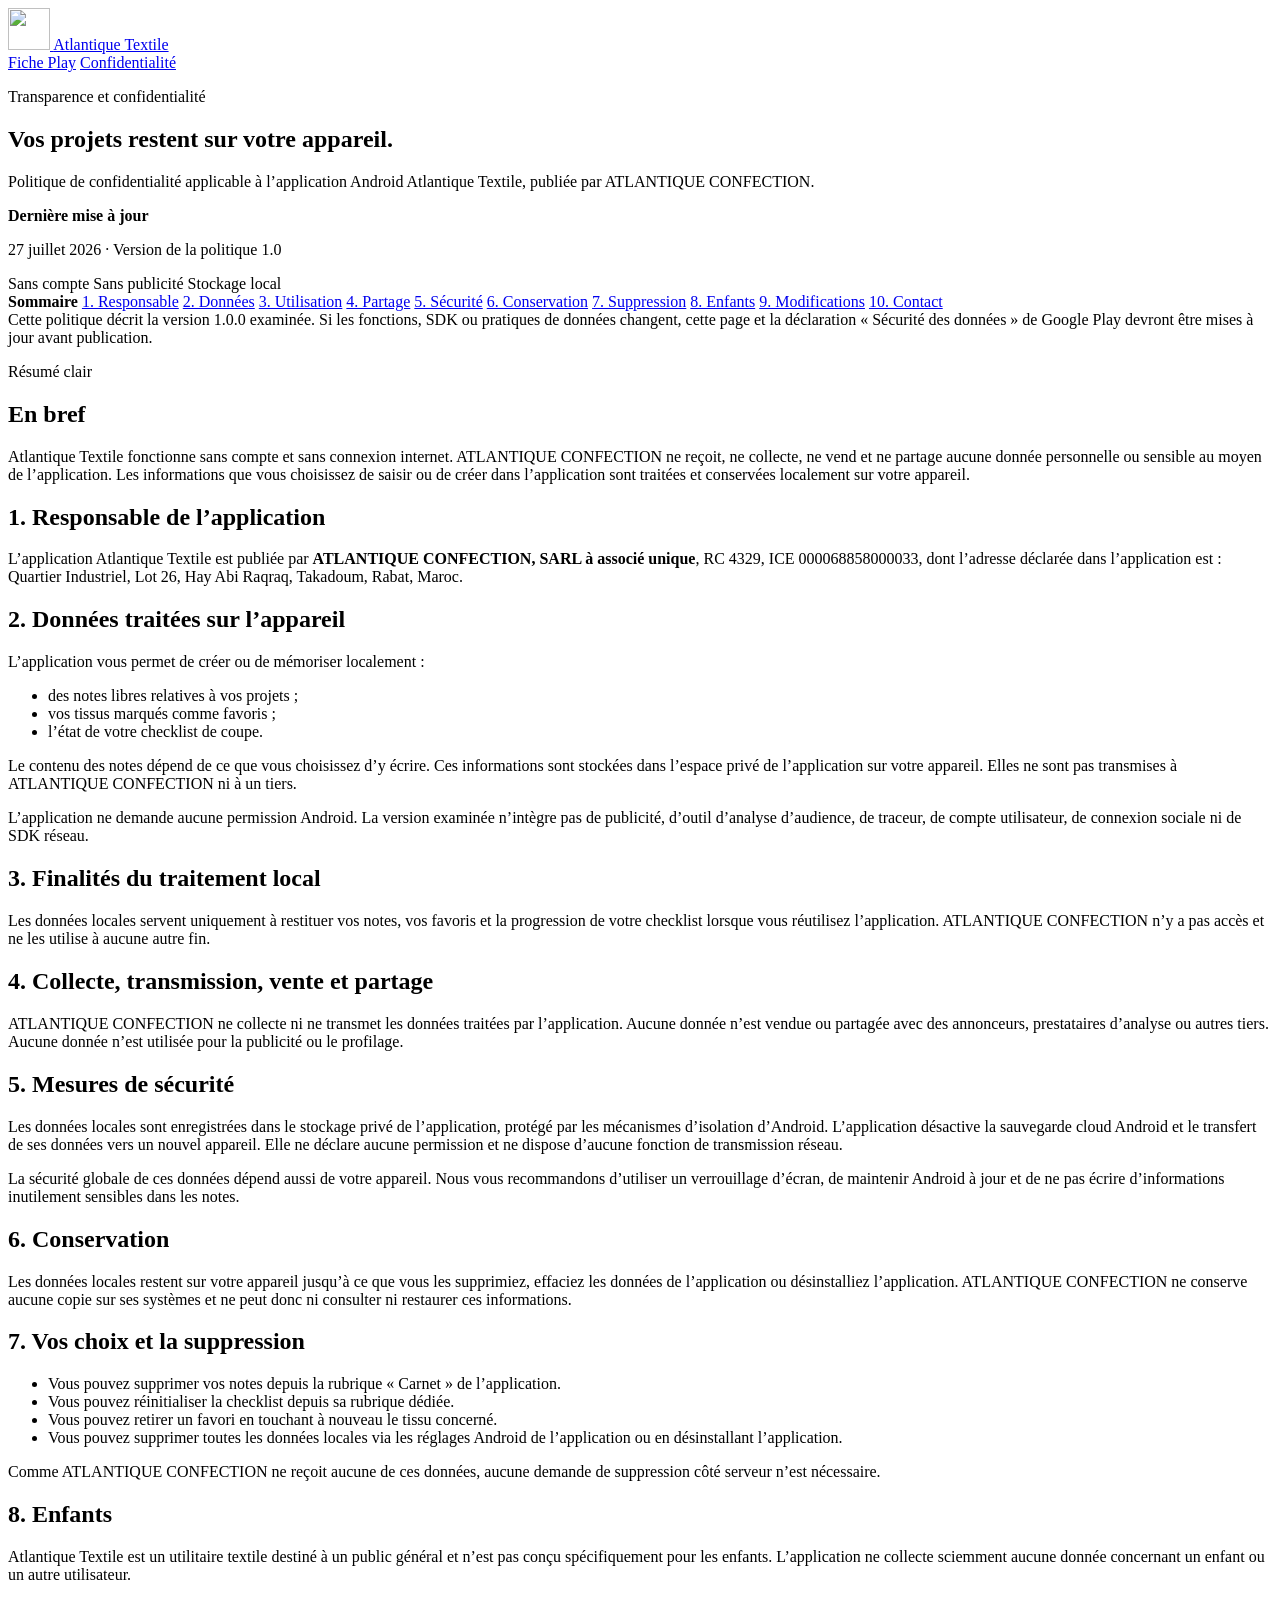
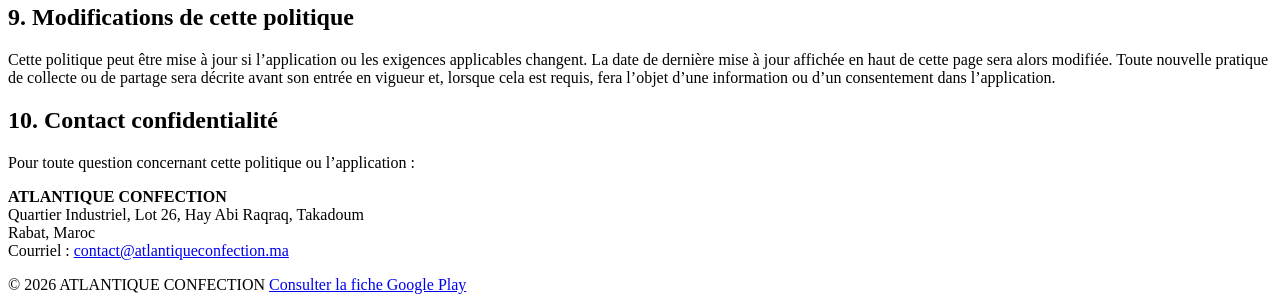
==== privacy (2).html @ 41d48aa4 "Add files via upload" ====
<!doctype html>
<html lang="fr">
<head>
  <meta charset="utf-8">
  <meta name="viewport" content="width=device-width, initial-scale=1">
  <meta name="description" content="Politique de confidentialité de l’application Android Atlantique Textile.">
  <title>Politique de confidentialité — Atlantique Textile</title>
  <link rel="stylesheet" href="styles.css">
</head>
<body>
  <header class="site-header">
    <nav class="nav" aria-label="Navigation principale">
      <a class="brand" href="store-listing.html">
        <img src="app-logo.png" alt="" width="42" height="42">
        <span>Atlantique Textile</span>
      </a>
      <div class="nav-links">
        <a href="store-listing.html">Fiche Play</a>
        <a href="privacy.html" aria-current="page">Confidentialité</a>
      </div>
    </nav>
  </header>

  <section class="hero">
    <div class="wrap hero-grid">
      <div>
        <p class="eyebrow">Transparence et confidentialité</p>
        <h1>Vos projets restent sur votre appareil.</h1>
        <p class="lede">Politique de confidentialité applicable à l’application Android Atlantique Textile, publiée par ATLANTIQUE CONFECTION.</p>
      </div>
      <aside class="status-card">
        <strong>Dernière mise à jour</strong>
        <p>27 juillet 2026 · Version de la politique 1.0</p>
        <div class="pills">
          <span class="pill">Sans compte</span>
          <span class="pill">Sans publicité</span>
          <span class="pill">Stockage local</span>
        </div>
      </aside>
    </div>
  </section>

  <main>
    <div class="wrap layout">
      <aside class="toc">
        <strong>Sommaire</strong>
        <a href="#responsable">1. Responsable</a>
        <a href="#donnees">2. Données</a>
        <a href="#usage">3. Utilisation</a>
        <a href="#partage">4. Partage</a>
        <a href="#securite">5. Sécurité</a>
        <a href="#conservation">6. Conservation</a>
        <a href="#suppression">7. Suppression</a>
        <a href="#enfants">8. Enfants</a>
        <a href="#modifications">9. Modifications</a>
        <a href="#contact">10. Contact</a>
      </aside>

      <article class="content legal">
        <div class="language-note">Cette politique décrit la version 1.0.0 examinée. Si les fonctions, SDK ou pratiques de données changent, cette page et la déclaration « Sécurité des données » de Google Play devront être mises à jour avant publication.</div>

        <section class="section">
          <p class="eyebrow">Résumé clair</p>
          <h2>En bref</h2>
          <p>Atlantique Textile fonctionne sans compte et sans connexion internet. ATLANTIQUE CONFECTION ne reçoit, ne collecte, ne vend et ne partage aucune donnée personnelle ou sensible au moyen de l’application. Les informations que vous choisissez de saisir ou de créer dans l’application sont traitées et conservées localement sur votre appareil.</p>
        </section>

        <section class="section">
          <h2 id="responsable">1. Responsable de l’application</h2>
          <p>L’application Atlantique Textile est publiée par <strong>ATLANTIQUE CONFECTION, SARL à associé unique</strong>, RC 4329, ICE 000068858000033, dont l’adresse déclarée dans l’application est : Quartier Industriel, Lot 26, Hay Abi Raqraq, Takadoum, Rabat, Maroc.</p>

          <h2 id="donnees">2. Données traitées sur l’appareil</h2>
          <p>L’application vous permet de créer ou de mémoriser localement :</p>
          <ul>
            <li>des notes libres relatives à vos projets ;</li>
            <li>vos tissus marqués comme favoris ;</li>
            <li>l’état de votre checklist de coupe.</li>
          </ul>
          <p>Le contenu des notes dépend de ce que vous choisissez d’y écrire. Ces informations sont stockées dans l’espace privé de l’application sur votre appareil. Elles ne sont pas transmises à ATLANTIQUE CONFECTION ni à un tiers.</p>
          <p>L’application ne demande aucune permission Android. La version examinée n’intègre pas de publicité, d’outil d’analyse d’audience, de traceur, de compte utilisateur, de connexion sociale ni de SDK réseau.</p>

          <h2 id="usage">3. Finalités du traitement local</h2>
          <p>Les données locales servent uniquement à restituer vos notes, vos favoris et la progression de votre checklist lorsque vous réutilisez l’application. ATLANTIQUE CONFECTION n’y a pas accès et ne les utilise à aucune autre fin.</p>

          <h2 id="partage">4. Collecte, transmission, vente et partage</h2>
          <p>ATLANTIQUE CONFECTION ne collecte ni ne transmet les données traitées par l’application. Aucune donnée n’est vendue ou partagée avec des annonceurs, prestataires d’analyse ou autres tiers. Aucune donnée n’est utilisée pour la publicité ou le profilage.</p>

          <h2 id="securite">5. Mesures de sécurité</h2>
          <p>Les données locales sont enregistrées dans le stockage privé de l’application, protégé par les mécanismes d’isolation d’Android. L’application désactive la sauvegarde cloud Android et le transfert de ses données vers un nouvel appareil. Elle ne déclare aucune permission et ne dispose d’aucune fonction de transmission réseau.</p>
          <p>La sécurité globale de ces données dépend aussi de votre appareil. Nous vous recommandons d’utiliser un verrouillage d’écran, de maintenir Android à jour et de ne pas écrire d’informations inutilement sensibles dans les notes.</p>

          <h2 id="conservation">6. Conservation</h2>
          <p>Les données locales restent sur votre appareil jusqu’à ce que vous les supprimiez, effaciez les données de l’application ou désinstalliez l’application. ATLANTIQUE CONFECTION ne conserve aucune copie sur ses systèmes et ne peut donc ni consulter ni restaurer ces informations.</p>

          <h2 id="suppression">7. Vos choix et la suppression</h2>
          <ul>
            <li>Vous pouvez supprimer vos notes depuis la rubrique « Carnet » de l’application.</li>
            <li>Vous pouvez réinitialiser la checklist depuis sa rubrique dédiée.</li>
            <li>Vous pouvez retirer un favori en touchant à nouveau le tissu concerné.</li>
            <li>Vous pouvez supprimer toutes les données locales via les réglages Android de l’application ou en désinstallant l’application.</li>
          </ul>
          <p>Comme ATLANTIQUE CONFECTION ne reçoit aucune de ces données, aucune demande de suppression côté serveur n’est nécessaire.</p>

          <h2 id="enfants">8. Enfants</h2>
          <p>Atlantique Textile est un utilitaire textile destiné à un public général et n’est pas conçu spécifiquement pour les enfants. L’application ne collecte sciemment aucune donnée concernant un enfant ou un autre utilisateur.</p>

          <h2 id="modifications">9. Modifications de cette politique</h2>
          <p>Cette politique peut être mise à jour si l’application ou les exigences applicables changent. La date de dernière mise à jour affichée en haut de cette page sera alors modifiée. Toute nouvelle pratique de collecte ou de partage sera décrite avant son entrée en vigueur et, lorsque cela est requis, fera l’objet d’une information ou d’un consentement dans l’application.</p>

          <h2 id="contact">10. Contact confidentialité</h2>
          <p>Pour toute question concernant cette politique ou l’application :</p>
          <p><strong>ATLANTIQUE CONFECTION</strong><br>
          Quartier Industriel, Lot 26, Hay Abi Raqraq, Takadoum<br>
          Rabat, Maroc<br>
          Courriel : <a href="mailto:contact@atlantiqueconfection.ma">contact@atlantiqueconfection.ma</a></p>
        </section>
      </article>
    </div>
  </main>

  <footer>
    <div class="wrap footer-row">
      <span>© 2026 ATLANTIQUE CONFECTION</span>
      <a href="store-listing.html">Consulter la fiche Google Play</a>
    </div>
  </footer>
</body>
</html>
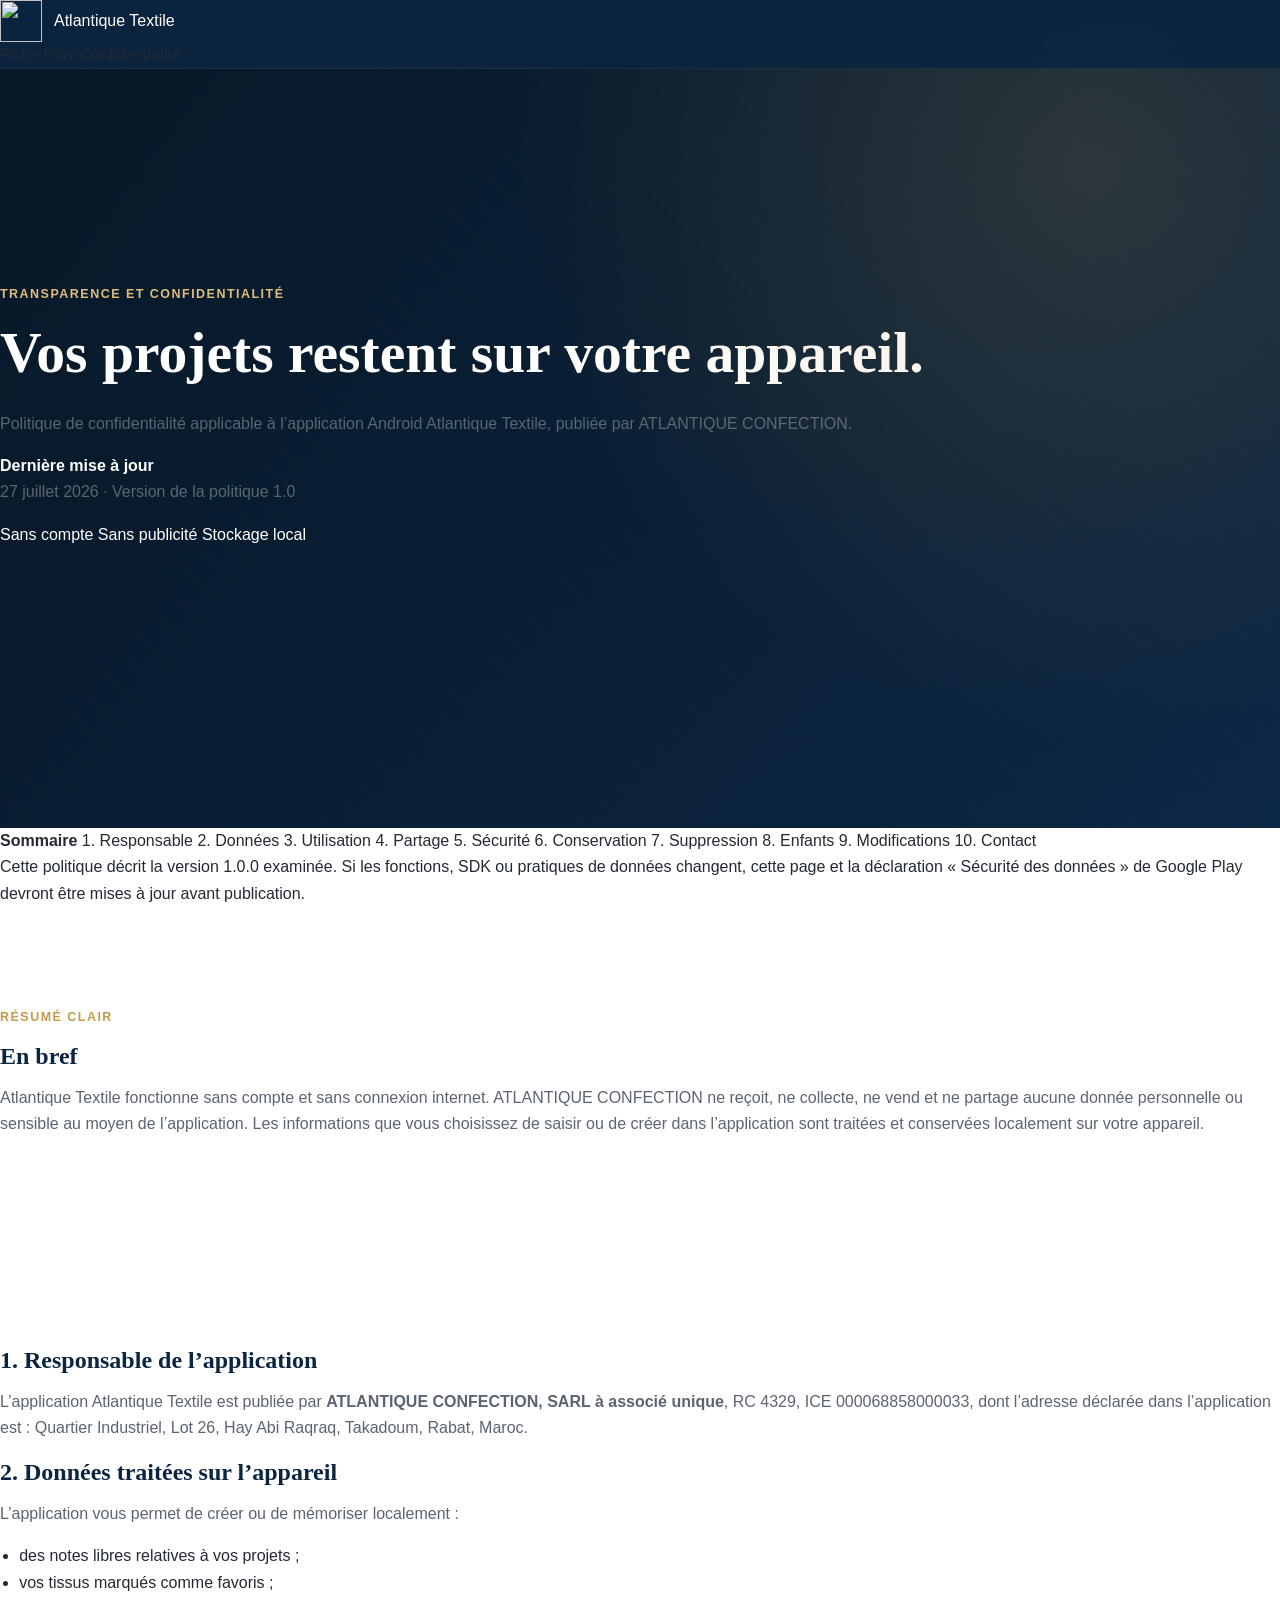
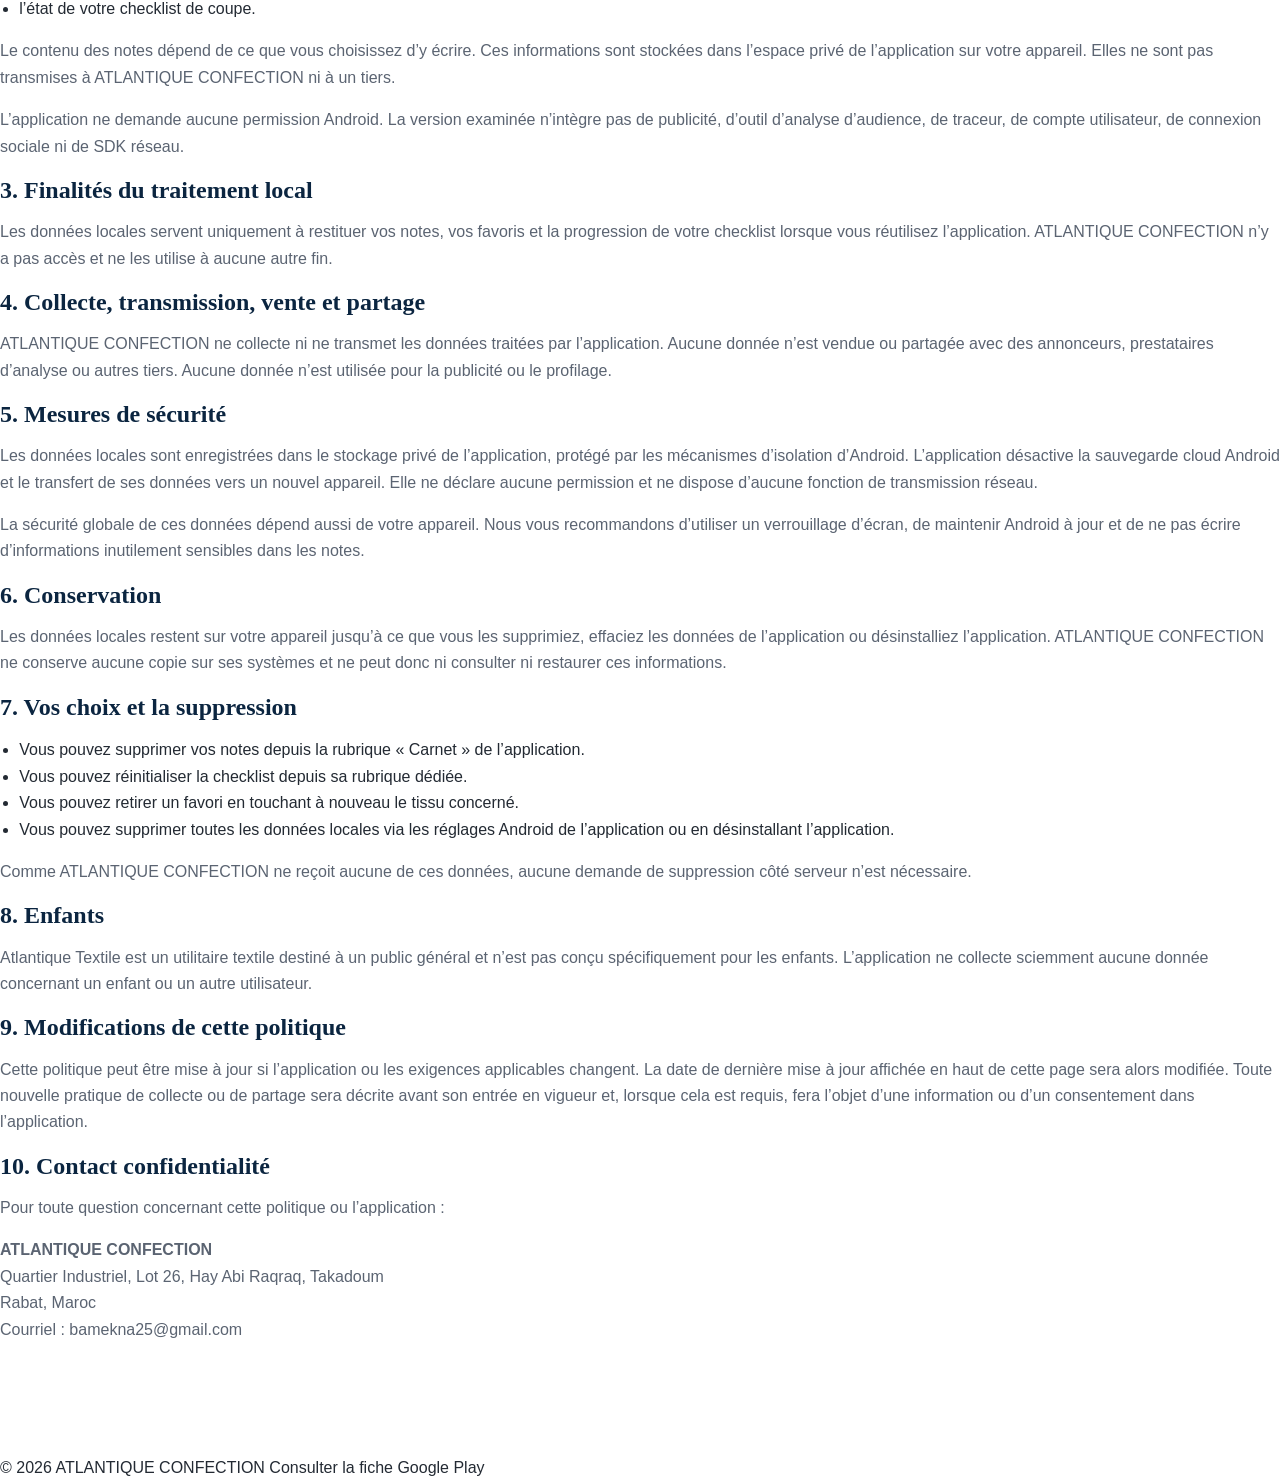
==== commit 71263ffe: "Update privacy (2).html" ====
--- a/privacy (2).html
+++ b/privacy (2).html
@@ -5,7 +5,7 @@
   <meta name="viewport" content="width=device-width, initial-scale=1">
   <meta name="description" content="Politique de confidentialité de l’application Android Atlantique Textile.">
   <title>Politique de confidentialité — Atlantique Textile</title>
-  <link rel="stylesheet" href="styles.css">
+  <link rel="stylesheet" href="style.css">
 </head>
 <body>
   <header class="site-header">
@@ -112,7 +112,7 @@
           <p><strong>ATLANTIQUE CONFECTION</strong><br>
           Quartier Industriel, Lot 26, Hay Abi Raqraq, Takadoum<br>
           Rabat, Maroc<br>
-          Courriel : <a href="mailto:contact@atlantiqueconfection.ma">contact@atlantiqueconfection.ma</a></p>
+          Courriel : <a href="mailto:bamekna25@gmail.com">bamekna25@gmail.com</a></p>
         </section>
       </article>
     </div>
--- a/style.css
+++ b/style.css
@@ -0,0 +1,607 @@
+/* ===================== ATLANTIQUE CONFECTION — Stylesheet ===================== */
+
+:root{
+  --navy: #0b2540;
+  --navy-dark: #071827;
+  --navy-light: #123a63;
+  --gold: #c69a4b;
+  --gold-light: #e0bd7d;
+  --cream: #f7f4ee;
+  --grey-100: #f2f3f5;
+  --grey-300: #d9dce1;
+  --grey-600: #5b6472;
+  --grey-800: #232a33;
+  --white: #ffffff;
+  --radius: 10px;
+  --shadow-sm: 0 2px 10px rgba(11,37,64,0.08);
+  --shadow-md: 0 10px 30px rgba(11,37,64,0.12);
+  --shadow-lg: 0 20px 50px rgba(11,37,64,0.18);
+  --transition: 0.28s cubic-bezier(.4,0,.2,1);
+  --maxw: 1180px;
+}
+
+*,*::before,*::after{ box-sizing: border-box; }
+html{ scroll-behavior: smooth; }
+body{
+  margin:0;
+  font-family: 'Inter', 'Segoe UI', Arial, sans-serif;
+  color: var(--grey-800);
+  background: var(--white);
+  line-height: 1.65;
+  -webkit-font-smoothing: antialiased;
+}
+h1,h2,h3,h4{
+  font-family: 'Playfair Display', Georgia, 'Times New Roman', serif;
+  color: var(--navy);
+  line-height: 1.2;
+  margin: 0 0 .6em;
+  font-weight: 700;
+}
+p{ margin: 0 0 1em; color: var(--grey-600); }
+a{ color: inherit; text-decoration: none; }
+img{ max-width: 100%; display: block; }
+ul{ padding-left: 1.2em; }
+.container{
+  max-width: var(--maxw);
+  margin: 0 auto;
+  padding: 0 24px;
+}
+.section{ padding: 96px 0; }
+.section-alt{ background: var(--cream); }
+.section-navy{ background: var(--navy); color: var(--grey-300); }
+.section-navy h2, .section-navy h3{ color: var(--white); }
+.section-navy p{ color: var(--grey-300); }
+
+.eyebrow{
+  display: inline-block;
+  letter-spacing: .12em;
+  text-transform: uppercase;
+  font-size: .78rem;
+  font-weight: 600;
+  color: var(--gold);
+  margin-bottom: 14px;
+}
+.section-head{
+  max-width: 680px;
+  margin: 0 auto 56px;
+  text-align: center;
+}
+.section-head h2{ font-size: clamp(1.8rem, 3vw, 2.4rem); }
+.section-head p{ font-size: 1.05rem; }
+
+/* ---------- Buttons ---------- */
+.btn{
+  display: inline-flex;
+  align-items: center;
+  gap: 10px;
+  padding: 14px 30px;
+  border-radius: 999px;
+  font-weight: 600;
+  font-size: .95rem;
+  letter-spacing: .02em;
+  cursor: pointer;
+  border: 2px solid transparent;
+  transition: var(--transition);
+}
+.btn-primary{
+  background: var(--gold);
+  color: var(--navy-dark);
+}
+.btn-primary:hover{
+  background: var(--gold-light);
+  transform: translateY(-2px);
+  box-shadow: var(--shadow-md);
+}
+.btn-outline{
+  border-color: rgba(255,255,255,.5);
+  color: var(--white);
+}
+.btn-outline:hover{
+  background: rgba(255,255,255,.1);
+  border-color: var(--white);
+}
+.btn-outline-navy{
+  border-color: var(--navy);
+  color: var(--navy);
+}
+.btn-outline-navy:hover{
+  background: var(--navy);
+  color: var(--white);
+}
+
+/* ---------- Header ---------- */
+.site-header{
+  position: fixed;
+  top: 0; left: 0; right: 0;
+  z-index: 1000;
+  background: rgba(11,37,64,0.92);
+  backdrop-filter: blur(10px);
+  transition: var(--transition);
+  border-bottom: 1px solid rgba(255,255,255,.06);
+}
+.site-header .container{
+  display: flex;
+  align-items: center;
+  justify-content: space-between;
+  height: 82px;
+}
+.brand{
+  display: flex;
+  align-items: center;
+  gap: 12px;
+  color: var(--white);
+}
+.brand-mark{
+  width: 42px; height: 42px;
+  border-radius: 8px;
+  background: linear-gradient(135deg, var(--gold), var(--gold-light));
+  display: flex; align-items: center; justify-content: center;
+  color: var(--navy-dark);
+  font-family: 'Playfair Display', serif;
+  font-weight: 700;
+  font-size: 1.15rem;
+  flex-shrink: 0;
+}
+.brand-text{ line-height: 1.15; }
+.brand-text strong{ display:block; font-size: 1.02rem; letter-spacing:.02em; }
+.brand-text span{ display:block; font-size: .68rem; letter-spacing:.14em; text-transform: uppercase; color: var(--gold-light); }
+
+.main-nav{ display: flex; align-items: center; gap: 36px; }
+.main-nav a{
+  color: var(--grey-300);
+  font-size: .92rem;
+  font-weight: 500;
+  position: relative;
+  padding: 6px 0;
+  transition: color var(--transition);
+}
+.main-nav a:hover{ color: var(--white); }
+.main-nav a::after{
+  content:'';
+  position:absolute; left:0; bottom:0;
+  width:0; height:2px;
+  background: var(--gold);
+  transition: width var(--transition);
+}
+.main-nav a:hover::after{ width: 100%; }
+
+.nav-toggle{
+  display:none;
+  background: none; border: none;
+  width: 40px; height: 40px;
+  cursor: pointer;
+  flex-direction: column;
+  align-items: center;
+  justify-content: center;
+  gap: 5px;
+}
+.nav-toggle span{
+  width: 22px; height: 2px;
+  background: var(--white);
+  display:block;
+}
+
+/* ---------- Hero ---------- */
+.hero{
+  position: relative;
+  min-height: 92vh;
+  display: flex;
+  align-items: center;
+  background:
+    linear-gradient(120deg, rgba(7,24,39,.92), rgba(11,37,64,.82)),
+    repeating-linear-gradient(45deg, rgba(198,154,75,0.06) 0 2px, transparent 2px 26px),
+    linear-gradient(160deg, var(--navy-dark), var(--navy) 60%, var(--navy-light));
+  color: var(--white);
+  overflow: hidden;
+}
+.hero::before{
+  content:'';
+  position:absolute; inset:0;
+  background-image: radial-gradient(circle at 85% 20%, rgba(198,154,75,0.18), transparent 45%);
+  pointer-events:none;
+}
+.hero-inner{
+  position: relative;
+  z-index: 2;
+  padding-top: 82px;
+  max-width: 760px;
+}
+.hero .eyebrow{ color: var(--gold-light); }
+.hero h1{
+  color: var(--white);
+  font-size: clamp(2.3rem, 5vw, 3.6rem);
+  margin-bottom: .4em;
+}
+.hero h1 em{ color: var(--gold-light); font-style: normal; }
+.hero p.lead{
+  color: var(--grey-300);
+  font-size: 1.15rem;
+  max-width: 560px;
+  margin-bottom: 2em;
+}
+.hero-actions{ display:flex; gap: 18px; flex-wrap: wrap; margin-bottom: 3.2em; }
+
+.hero-stats{
+  display: grid;
+  grid-template-columns: repeat(4, auto);
+  gap: 36px;
+  border-top: 1px solid rgba(255,255,255,.14);
+  padding-top: 32px;
+  max-width: 720px;
+}
+.hero-stats div strong{
+  display:block;
+  font-family: 'Playfair Display', serif;
+  font-size: 1.5rem;
+  color: var(--gold-light);
+}
+.hero-stats div span{
+  font-size: .78rem;
+  color: var(--grey-300);
+  letter-spacing: .04em;
+}
+
+/* ---------- Marquee / trust bar ---------- */
+.trust-bar{
+  background: var(--white);
+  border-bottom: 1px solid var(--grey-300);
+  padding: 22px 0;
+}
+.trust-bar .container{
+  display:flex;
+  align-items:center;
+  justify-content: space-between;
+  flex-wrap: wrap;
+  gap: 16px;
+}
+.trust-item{
+  display:flex;
+  align-items:center;
+  gap: 10px;
+  color: var(--grey-600);
+  font-size: .85rem;
+  font-weight: 600;
+  letter-spacing: .02em;
+}
+.trust-item .dot{
+  width: 8px; height: 8px; border-radius: 50%;
+  background: var(--gold);
+}
+
+/* ---------- Cards / grid ---------- */
+.grid{ display: grid; gap: 28px; }
+.grid-3{ grid-template-columns: repeat(3, 1fr); }
+.grid-2{ grid-template-columns: repeat(2, 1fr); }
+
+.card{
+  background: var(--white);
+  border: 1px solid var(--grey-300);
+  border-radius: var(--radius);
+  padding: 34px 30px;
+  transition: var(--transition);
+}
+.card:hover{
+  transform: translateY(-6px);
+  box-shadow: var(--shadow-md);
+  border-color: transparent;
+}
+.card-icon{
+  width: 52px; height: 52px;
+  border-radius: 12px;
+  background: linear-gradient(135deg, var(--navy), var(--navy-light));
+  display:flex; align-items:center; justify-content:center;
+  margin-bottom: 22px;
+  color: var(--gold-light);
+}
+.card h3{ font-size: 1.15rem; margin-bottom: .5em; }
+.card p{ font-size: .95rem; margin-bottom: 0; }
+
+/* ---------- About split ---------- */
+.split{
+  display: grid;
+  grid-template-columns: 1fr 1fr;
+  gap: 64px;
+  align-items: center;
+}
+.split-media{
+  position: relative;
+  border-radius: var(--radius);
+  overflow: hidden;
+  min-height: 420px;
+  background:
+    linear-gradient(135deg, rgba(11,37,64,.88), rgba(11,37,64,.55)),
+    repeating-linear-gradient(90deg, rgba(198,154,75,.14) 0 8px, transparent 8px 40px),
+    linear-gradient(160deg, var(--navy-light), var(--navy-dark));
+  box-shadow: var(--shadow-lg);
+  display:flex;
+  align-items:flex-end;
+  padding: 30px;
+}
+.split-media-badge{
+  background: rgba(255,255,255,.1);
+  border: 1px solid rgba(255,255,255,.25);
+  backdrop-filter: blur(6px);
+  color: var(--white);
+  padding: 18px 22px;
+  border-radius: var(--radius);
+  font-size: .88rem;
+}
+.split-media-badge strong{ display:block; color: var(--gold-light); font-family:'Playfair Display',serif; font-size:1.3rem; }
+
+.fact-list{ list-style:none; padding:0; margin: 24px 0 0; }
+.fact-list li{
+  display:flex;
+  justify-content: space-between;
+  gap: 20px;
+  padding: 14px 0;
+  border-bottom: 1px solid var(--grey-300);
+  font-size: .95rem;
+}
+.fact-list li span:first-child{ color: var(--grey-600); }
+.fact-list li span:last-child{ font-weight: 600; color: var(--navy); text-align: right; }
+
+/* ---------- Timeline / process ---------- */
+.process{
+  display:grid;
+  grid-template-columns: repeat(4,1fr);
+  gap: 24px;
+  counter-reset: step;
+}
+.process-step{
+  position: relative;
+  padding: 30px 24px 24px;
+  background: var(--white);
+  border-radius: var(--radius);
+  border: 1px solid var(--grey-300);
+}
+.process-step::before{
+  counter-increment: step;
+  content: counter(step, decimal-leading-zero);
+  font-family:'Playfair Display', serif;
+  font-size: 2rem;
+  color: var(--gold);
+  display:block;
+  margin-bottom: 12px;
+}
+.process-step h4{ font-size: 1.02rem; margin-bottom:.4em; }
+.process-step p{ font-size: .9rem; margin:0; }
+
+/* ---------- CTA banner ---------- */
+.cta-banner{
+  background: linear-gradient(120deg, var(--navy-dark), var(--navy) 60%, var(--navy-light));
+  border-radius: 18px;
+  padding: 60px 50px;
+  display:flex;
+  align-items:center;
+  justify-content: space-between;
+  gap: 40px;
+  flex-wrap: wrap;
+  color: var(--white);
+  box-shadow: var(--shadow-lg);
+}
+.cta-banner h3{ color: var(--white); margin-bottom:.3em; font-size: 1.6rem; }
+.cta-banner p{ color: var(--grey-300); margin:0; }
+
+/* ---------- Contact ---------- */
+.contact-grid{
+  display:grid;
+  grid-template-columns: 0.9fr 1.1fr;
+  gap: 50px;
+}
+.contact-info-item{
+  display:flex;
+  gap: 18px;
+  padding: 20px 0;
+  border-bottom: 1px solid var(--grey-300);
+}
+.contact-info-item .icon{
+  width: 44px; height: 44px;
+  border-radius: 10px;
+  background: var(--navy);
+  color: var(--gold-light);
+  display:flex; align-items:center; justify-content:center;
+  flex-shrink:0;
+}
+.contact-info-item h4{ font-size: .95rem; margin-bottom:.2em; color: var(--navy); }
+.contact-info-item p{ margin:0; font-size: .92rem; }
+
+form.contact-form{
+  background: var(--white);
+  border: 1px solid var(--grey-300);
+  border-radius: var(--radius);
+  padding: 36px;
+  box-shadow: var(--shadow-sm);
+}
+.form-row{ display:grid; grid-template-columns: 1fr 1fr; gap: 18px; }
+.field{ margin-bottom: 20px; }
+.field label{
+  display:block;
+  font-size: .82rem;
+  font-weight: 600;
+  color: var(--navy);
+  margin-bottom: 8px;
+}
+.field input, .field textarea{
+  width: 100%;
+  padding: 13px 16px;
+  border-radius: 8px;
+  border: 1px solid var(--grey-300);
+  font-family: inherit;
+  font-size: .95rem;
+  color: var(--grey-800);
+  background: var(--grey-100);
+  transition: var(--transition);
+}
+.field input:focus, .field textarea:focus{
+  outline: none;
+  border-color: var(--gold);
+  background: var(--white);
+  box-shadow: 0 0 0 3px rgba(198,154,75,.18);
+}
+.field textarea{ resize: vertical; min-height: 130px; }
+.form-note{ font-size: .78rem; color: var(--grey-600); margin-top: 10px; }
+
+/* ---------- Map ---------- */
+.map-wrap{
+  border-radius: var(--radius);
+  overflow: hidden;
+  border: 1px solid var(--grey-300);
+  box-shadow: var(--shadow-sm);
+}
+.map-wrap iframe{ width: 100%; height: 380px; border: 0; display:block; }
+
+/* ---------- Footer ---------- */
+.site-footer{
+  background: var(--navy-dark);
+  color: var(--grey-300);
+  padding: 70px 0 0;
+}
+.footer-grid{
+  display:grid;
+  grid-template-columns: 1.4fr 1fr 1fr 1.2fr;
+  gap: 40px;
+  padding-bottom: 50px;
+  border-bottom: 1px solid rgba(255,255,255,.08);
+}
+.footer-grid h4{
+  color: var(--white);
+  font-size: .8rem;
+  letter-spacing: .1em;
+  text-transform: uppercase;
+  font-family: 'Inter', sans-serif;
+  margin-bottom: 18px;
+}
+.footer-grid ul{ list-style:none; padding:0; margin:0; }
+.footer-grid li{ margin-bottom: 12px; font-size: .9rem; }
+.footer-grid a:hover{ color: var(--gold-light); }
+.footer-brand p{ font-size: .9rem; max-width: 320px; }
+.footer-bottom{
+  display:flex;
+  justify-content: space-between;
+  align-items:center;
+  flex-wrap: wrap;
+  gap: 12px;
+  padding: 26px 0;
+  font-size: .82rem;
+  color: var(--grey-600);
+}
+.footer-bottom a{ color: var(--grey-300); }
+.footer-bottom a:hover{ color: var(--gold-light); }
+.footer-legal-links{ display:flex; gap: 22px; flex-wrap: wrap; }
+
+/* ---------- Privacy policy page ---------- */
+.policy-hero{
+  background: linear-gradient(120deg, var(--navy-dark), var(--navy));
+  color: var(--white);
+  padding: 160px 0 70px;
+}
+.policy-hero h1{ color: var(--white); font-size: clamp(2rem,4vw,2.8rem); }
+.policy-hero p{ color: var(--grey-300); max-width: 620px; }
+.policy-body{ padding: 70px 0 100px; }
+.policy-layout{
+  display:grid;
+  grid-template-columns: 280px 1fr;
+  gap: 60px;
+  align-items: start;
+}
+.policy-toc{
+  position: sticky;
+  top: 110px;
+  background: var(--cream);
+  border-radius: var(--radius);
+  padding: 26px;
+  border: 1px solid var(--grey-300);
+}
+.policy-toc h4{
+  font-family:'Inter',sans-serif;
+  font-size: .78rem;
+  letter-spacing:.1em;
+  text-transform: uppercase;
+  color: var(--navy);
+  margin-bottom: 16px;
+}
+.policy-toc ul{ list-style:none; padding:0; margin:0; }
+.policy-toc li{ margin-bottom: 12px; }
+.policy-toc a{
+  font-size: .88rem;
+  color: var(--grey-600);
+  transition: color var(--transition);
+}
+.policy-toc a:hover{ color: var(--navy); }
+
+.policy-content h2{
+  font-size: 1.4rem;
+  margin-top: 2.4em;
+  padding-top: .2em;
+  scroll-margin-top: 110px;
+}
+.policy-content h2:first-child{ margin-top: 0; }
+.policy-content p, .policy-content li{ color: var(--grey-600); font-size: .98rem; }
+.policy-content ul{ margin-bottom: 1.4em; }
+.policy-content li{ margin-bottom: .5em; }
+.policy-updated{
+  display:inline-block;
+  background: var(--cream);
+  border: 1px solid var(--grey-300);
+  padding: 8px 16px;
+  border-radius: 999px;
+  font-size: .8rem;
+  color: var(--navy);
+  font-weight: 600;
+  margin-bottom: 2em;
+}
+.back-home{
+  display:inline-flex;
+  align-items:center;
+  gap: 8px;
+  font-size: .88rem;
+  font-weight: 600;
+  color: var(--gold-light);
+  margin-bottom: 22px;
+}
+
+/* ---------- Responsive ---------- */
+@media (max-width: 980px){
+  .main-nav{ display:none; }
+  .nav-toggle{ display:flex; }
+  .split{ grid-template-columns: 1fr; }
+  .grid-3{ grid-template-columns: 1fr 1fr; }
+  .process{ grid-template-columns: 1fr 1fr; }
+  .contact-grid{ grid-template-columns: 1fr; }
+  .footer-grid{ grid-template-columns: 1fr 1fr; }
+  .policy-layout{ grid-template-columns: 1fr; }
+  .policy-toc{ position: static; }
+  .hero-stats{ grid-template-columns: repeat(2,auto); row-gap: 20px; }
+}
+@media (max-width: 640px){
+  .section{ padding: 64px 0; }
+  .grid-3, .grid-2, .process{ grid-template-columns: 1fr; }
+  .form-row{ grid-template-columns: 1fr; }
+  .cta-banner{ flex-direction: column; align-items:flex-start; }
+  .footer-grid{ grid-template-columns: 1fr; }
+  .footer-bottom{ flex-direction: column; align-items:flex-start; }
+}
+
+/* ---------- Mobile nav drawer ---------- */
+.mobile-nav{
+  position: fixed;
+  inset: 0;
+  background: var(--navy-dark);
+  z-index: 1200;
+  display:flex;
+  flex-direction: column;
+  padding: 30px 28px;
+  transform: translateX(100%);
+  transition: transform .32s ease;
+}
+.mobile-nav.open{ transform: translateX(0); }
+.mobile-nav-top{ display:flex; justify-content: space-between; align-items:center; margin-bottom: 40px; }
+.mobile-nav-close{ background:none; border:none; color:var(--white); font-size:1.8rem; cursor:pointer; line-height:1; }
+.mobile-nav a{
+  display:block;
+  color: var(--white);
+  font-size: 1.3rem;
+  font-family: 'Playfair Display', serif;
+  padding: 14px 0;
+  border-bottom: 1px solid rgba(255,255,255,.08);
+}
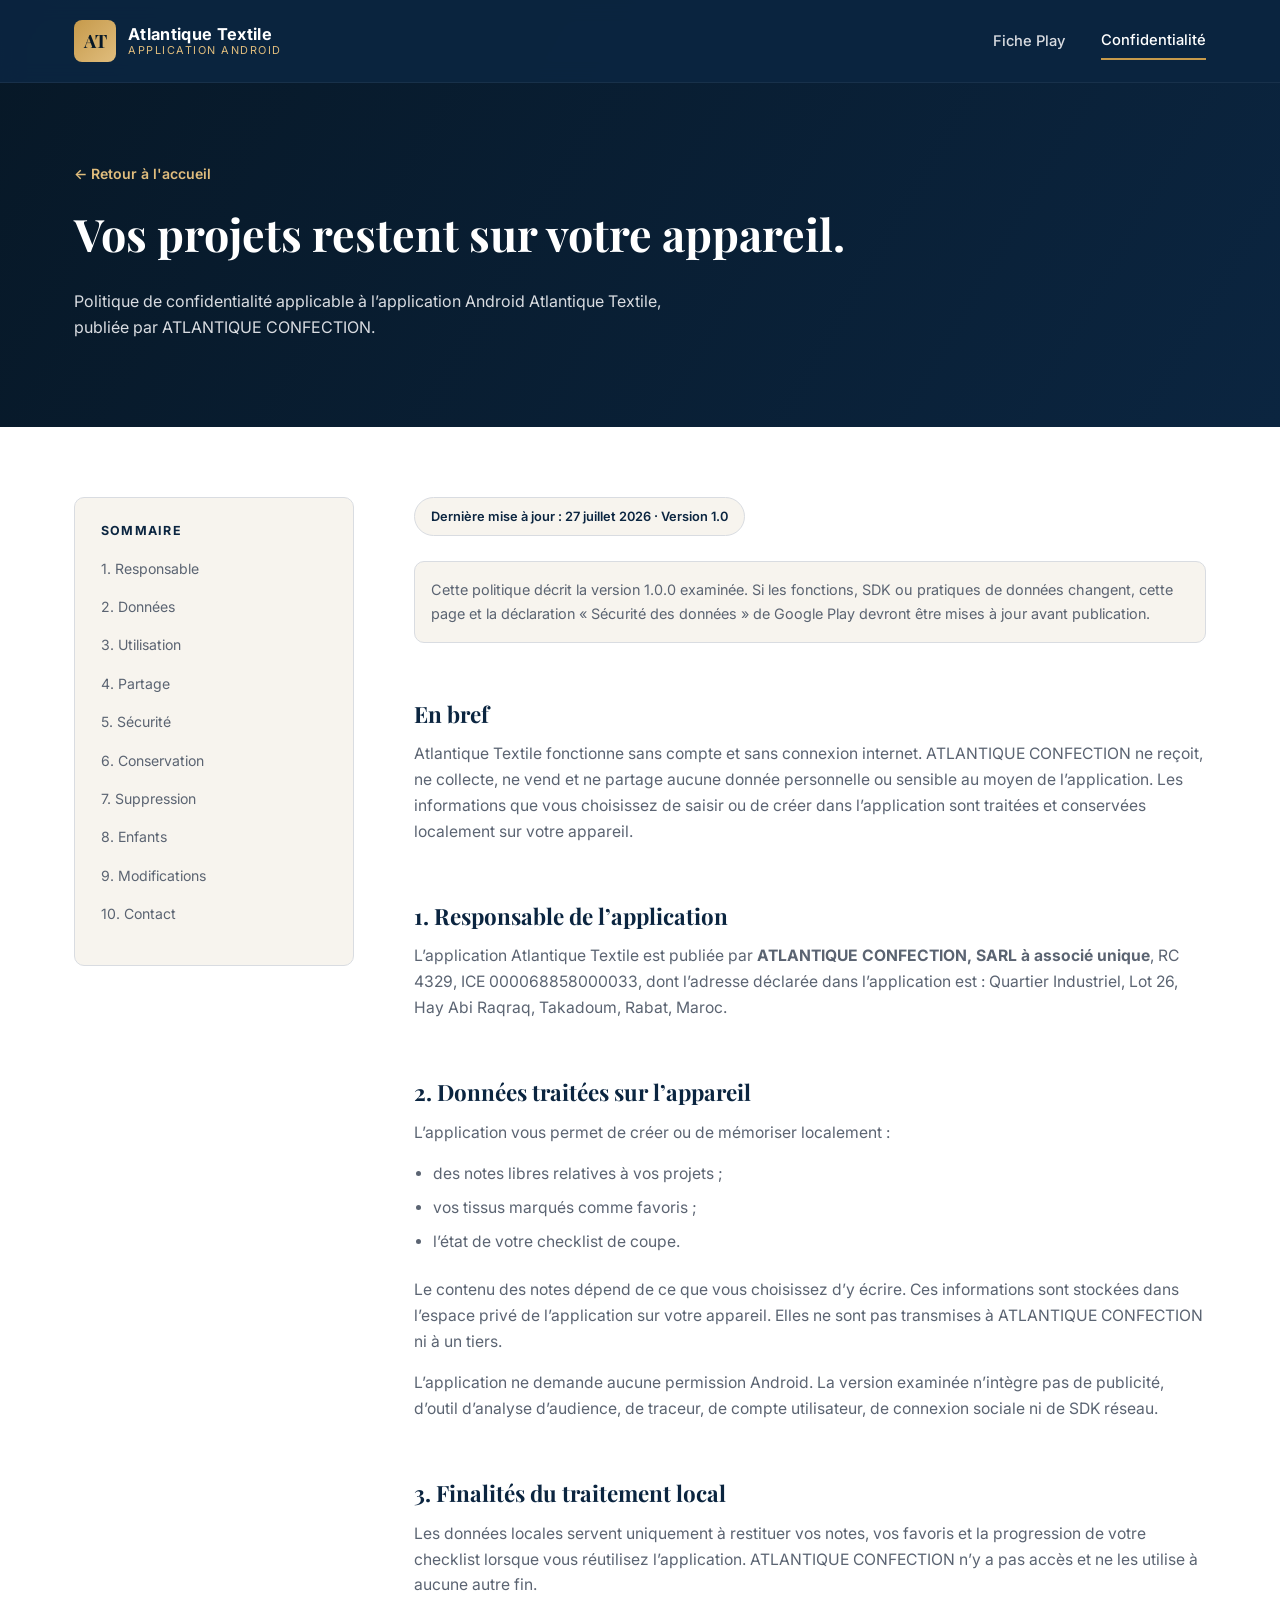
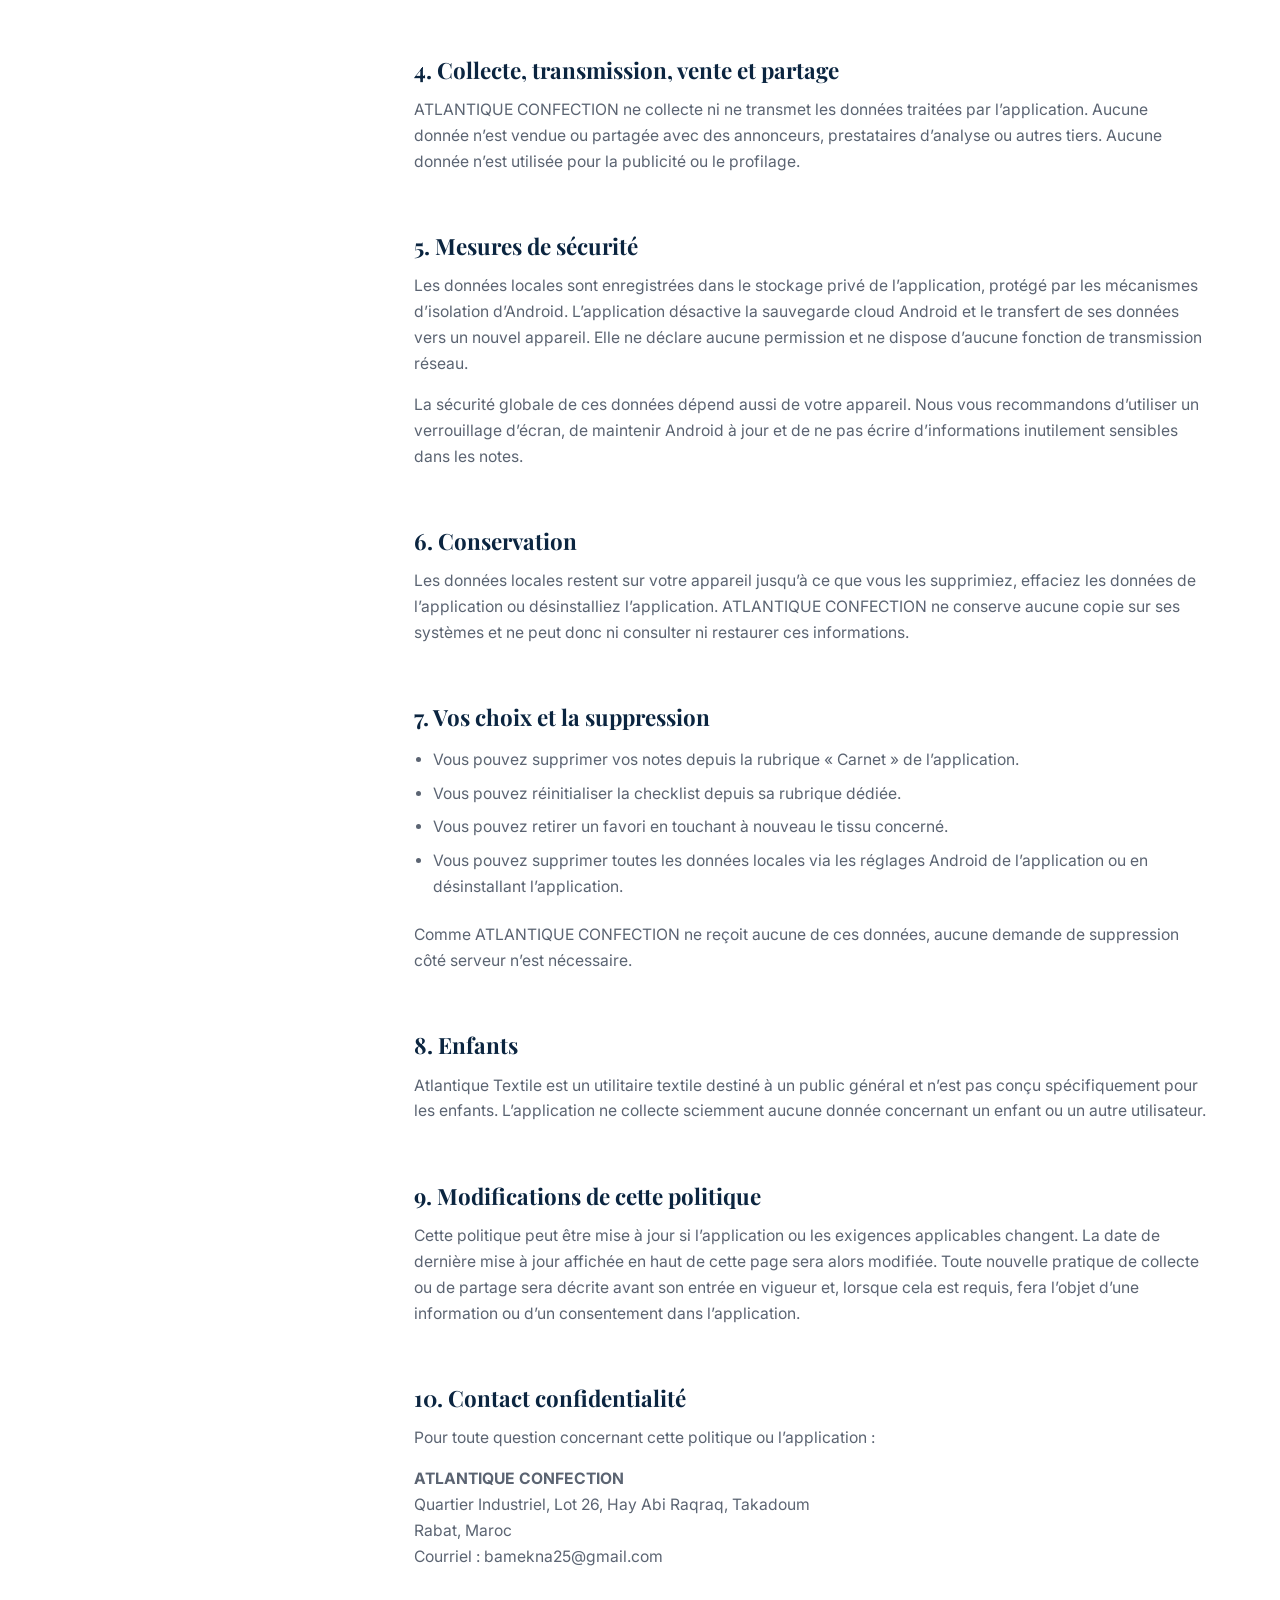
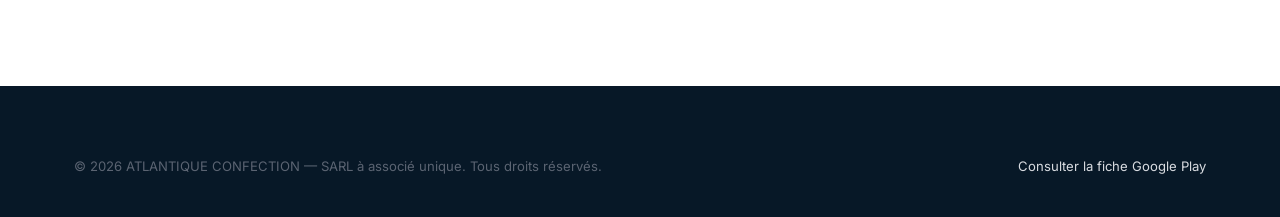
==== commit fa07dbd5: "Update privacy (2).html" ====
--- a/privacy (2).html
+++ b/privacy (2).html
@@ -5,123 +5,132 @@
   <meta name="viewport" content="width=device-width, initial-scale=1">
   <meta name="description" content="Politique de confidentialité de l’application Android Atlantique Textile.">
   <title>Politique de confidentialité — Atlantique Textile</title>
+  
+  <!-- استدعاء الخطوط ومسار CSS الصحيح -->
+  <link rel="preconnect" href="https://fonts.googleapis.com">
+  <link href="https://fonts.googleapis.com/css2?family=Playfair+Display:wght@600;700&family=Inter:wght@400;500;600;700&display=swap" rel="stylesheet">
   <link rel="stylesheet" href="style.css">
 </head>
 <body>
+  
+  <!-- ترويسة الموقع (Header) متوافقة مع التصميم الأساسي -->
   <header class="site-header">
-    <nav class="nav" aria-label="Navigation principale">
-      <a class="brand" href="store-listing.html">
-        <img src="app-logo.png" alt="" width="42" height="42">
-        <span>Atlantique Textile</span>
+    <div class="container">
+      <a class="brand" href="index.html">
+        <span class="brand-mark">AT</span>
+        <span class="brand-text">
+          <strong>Atlantique Textile</strong>
+          <span>Application Android</span>
+        </span>
       </a>
-      <div class="nav-links">
+      <nav class="main-nav">
         <a href="store-listing.html">Fiche Play</a>
-        <a href="privacy.html" aria-current="page">Confidentialité</a>
-      </div>
-    </nav>
+        <a href="privacy.html" style="color: var(--white); border-bottom: 2px solid var(--gold);">Confidentialité</a>
+      </nav>
+    </div>
   </header>
 
-  <section class="hero">
-    <div class="wrap hero-grid">
-      <div>
-        <p class="eyebrow">Transparence et confidentialité</p>
-        <h1>Vos projets restent sur votre appareil.</h1>
-        <p class="lede">Politique de confidentialité applicable à l’application Android Atlantique Textile, publiée par ATLANTIQUE CONFECTION.</p>
-      </div>
-      <aside class="status-card">
-        <strong>Dernière mise à jour</strong>
-        <p>27 juillet 2026 · Version de la politique 1.0</p>
-        <div class="pills">
-          <span class="pill">Sans compte</span>
-          <span class="pill">Sans publicité</span>
-          <span class="pill">Stockage local</span>
-        </div>
-      </aside>
+  <!-- القسم العلوي (Hero) بتنسيق الخصوصية -->
+  <section class="policy-hero">
+    <div class="container">
+      <a href="index.html" class="back-home">&larr; Retour à l'accueil</a>
+      <h1>Vos projets restent sur votre appareil.</h1>
+      <p>Politique de confidentialité applicable à l’application Android Atlantique Textile, publiée par ATLANTIQUE CONFECTION.</p>
     </div>
   </section>
 
-  <main>
-    <div class="wrap layout">
-      <aside class="toc">
-        <strong>Sommaire</strong>
-        <a href="#responsable">1. Responsable</a>
-        <a href="#donnees">2. Données</a>
-        <a href="#usage">3. Utilisation</a>
-        <a href="#partage">4. Partage</a>
-        <a href="#securite">5. Sécurité</a>
-        <a href="#conservation">6. Conservation</a>
-        <a href="#suppression">7. Suppression</a>
-        <a href="#enfants">8. Enfants</a>
-        <a href="#modifications">9. Modifications</a>
-        <a href="#contact">10. Contact</a>
+  <!-- جسم الصفحة والتخطيط الخاص بالخصوصية (Layout) -->
+  <main class="policy-body">
+    <div class="container policy-layout">
+      
+      <!-- الفهرس الجانبي (Sidebar/TOC) -->
+      <aside class="policy-toc">
+        <h4>Sommaire</h4>
+        <ul>
+          <li><a href="#responsable">1. Responsable</a></li>
+          <li><a href="#donnees">2. Données</a></li>
+          <li><a href="#usage">3. Utilisation</a></li>
+          <li><a href="#partage">4. Partage</a></li>
+          <li><a href="#securite">5. Sécurité</a></li>
+          <li><a href="#conservation">6. Conservation</a></li>
+          <li><a href="#suppression">7. Suppression</a></li>
+          <li><a href="#enfants">8. Enfants</a></li>
+          <li><a href="#modifications">9. Modifications</a></li>
+          <li><a href="#contact">10. Contact</a></li>
+        </ul>
       </aside>
 
-      <article class="content legal">
-        <div class="language-note">Cette politique décrit la version 1.0.0 examinée. Si les fonctions, SDK ou pratiques de données changent, cette page et la déclaration « Sécurité des données » de Google Play devront être mises à jour avant publication.</div>
+      <!-- محتوى سياسة الخصوصية -->
+      <article class="policy-content">
+        <span class="policy-updated">Dernière mise à jour : 27 juillet 2026 · Version 1.0</span>
 
-        <section class="section">
-          <p class="eyebrow">Résumé clair</p>
-          <h2>En bref</h2>
-          <p>Atlantique Textile fonctionne sans compte et sans connexion internet. ATLANTIQUE CONFECTION ne reçoit, ne collecte, ne vend et ne partage aucune donnée personnelle ou sensible au moyen de l’application. Les informations que vous choisissez de saisir ou de créer dans l’application sont traitées et conservées localement sur votre appareil.</p>
-        </section>
+        <div style="background: var(--cream); border: 1px solid var(--grey-300); padding: 16px; border-radius: var(--radius); margin-bottom: 2em; font-size: .9rem; color: var(--grey-600);">
+          Cette politique décrit la version 1.0.0 examinée. Si les fonctions, SDK ou pratiques de données changent, cette page et la déclaration « Sécurité des données » de Google Play devront être mises à jour avant publication.
+        </div>
 
-        <section class="section">
-          <h2 id="responsable">1. Responsable de l’application</h2>
-          <p>L’application Atlantique Textile est publiée par <strong>ATLANTIQUE CONFECTION, SARL à associé unique</strong>, RC 4329, ICE 000068858000033, dont l’adresse déclarée dans l’application est : Quartier Industriel, Lot 26, Hay Abi Raqraq, Takadoum, Rabat, Maroc.</p>
+        <h2>En bref</h2>
+        <p>Atlantique Textile fonctionne sans compte et sans connexion internet. ATLANTIQUE CONFECTION ne reçoit, ne collecte, ne vend et ne partage aucune donnée personnelle ou sensible au moyen de l’application. Les informations que vous choisissez de saisir ou de créer dans l’application sont traitées et conservées localement sur votre appareil.</p>
 
-          <h2 id="donnees">2. Données traitées sur l’appareil</h2>
-          <p>L’application vous permet de créer ou de mémoriser localement :</p>
-          <ul>
-            <li>des notes libres relatives à vos projets ;</li>
-            <li>vos tissus marqués comme favoris ;</li>
-            <li>l’état de votre checklist de coupe.</li>
-          </ul>
-          <p>Le contenu des notes dépend de ce que vous choisissez d’y écrire. Ces informations sont stockées dans l’espace privé de l’application sur votre appareil. Elles ne sont pas transmises à ATLANTIQUE CONFECTION ni à un tiers.</p>
-          <p>L’application ne demande aucune permission Android. La version examinée n’intègre pas de publicité, d’outil d’analyse d’audience, de traceur, de compte utilisateur, de connexion sociale ni de SDK réseau.</p>
+        <h2 id="responsable">1. Responsable de l’application</h2>
+        <p>L’application Atlantique Textile est publiée par <strong>ATLANTIQUE CONFECTION, SARL à associé unique</strong>, RC 4329, ICE 000068858000033, dont l’adresse déclarée dans l’application est : Quartier Industriel, Lot 26, Hay Abi Raqraq, Takadoum, Rabat, Maroc.</p>
 
-          <h2 id="usage">3. Finalités du traitement local</h2>
-          <p>Les données locales servent uniquement à restituer vos notes, vos favoris et la progression de votre checklist lorsque vous réutilisez l’application. ATLANTIQUE CONFECTION n’y a pas accès et ne les utilise à aucune autre fin.</p>
+        <h2 id="donnees">2. Données traitées sur l’appareil</h2>
+        <p>L’application vous permet de créer ou de mémoriser localement :</p>
+        <ul>
+          <li>des notes libres relatives à vos projets ;</li>
+          <li>vos tissus marqués comme favoris ;</li>
+          <li>l’état de votre checklist de coupe.</li>
+        </ul>
+        <p>Le contenu des notes dépend de ce que vous choisissez d’y écrire. Ces informations sont stockées dans l’espace privé de l’application sur votre appareil. Elles ne sont pas transmises à ATLANTIQUE CONFECTION ni à un tiers.</p>
+        <p>L’application ne demande aucune permission Android. La version examinée n’intègre pas de publicité, d’outil d’analyse d’audience, de traceur, de compte utilisateur, de connexion sociale ni de SDK réseau.</p>
 
-          <h2 id="partage">4. Collecte, transmission, vente et partage</h2>
-          <p>ATLANTIQUE CONFECTION ne collecte ni ne transmet les données traitées par l’application. Aucune donnée n’est vendue ou partagée avec des annonceurs, prestataires d’analyse ou autres tiers. Aucune donnée n’est utilisée pour la publicité ou le profilage.</p>
+        <h2 id="usage">3. Finalités du traitement local</h2>
+        <p>Les données locales servent uniquement à restituer vos notes, vos favoris et la progression de votre checklist lorsque vous réutilisez l’application. ATLANTIQUE CONFECTION n’y a pas accès et ne les utilise à aucune autre fin.</p>
 
-          <h2 id="securite">5. Mesures de sécurité</h2>
-          <p>Les données locales sont enregistrées dans le stockage privé de l’application, protégé par les mécanismes d’isolation d’Android. L’application désactive la sauvegarde cloud Android et le transfert de ses données vers un nouvel appareil. Elle ne déclare aucune permission et ne dispose d’aucune fonction de transmission réseau.</p>
-          <p>La sécurité globale de ces données dépend aussi de votre appareil. Nous vous recommandons d’utiliser un verrouillage d’écran, de maintenir Android à jour et de ne pas écrire d’informations inutilement sensibles dans les notes.</p>
+        <h2 id="partage">4. Collecte, transmission, vente et partage</h2>
+        <p>ATLANTIQUE CONFECTION ne collecte ni ne transmet les données traitées par l’application. Aucune donnée n’est vendue ou partagée avec des annonceurs, prestataires d’analyse ou autres tiers. Aucune donnée n’est utilisée pour la publicité ou le profilage.</p>
 
-          <h2 id="conservation">6. Conservation</h2>
-          <p>Les données locales restent sur votre appareil jusqu’à ce que vous les supprimiez, effaciez les données de l’application ou désinstalliez l’application. ATLANTIQUE CONFECTION ne conserve aucune copie sur ses systèmes et ne peut donc ni consulter ni restaurer ces informations.</p>
+        <h2 id="securite">5. Mesures de sécurité</h2>
+        <p>Les données locales sont enregistrées dans le stockage privé de l’application, protégé par les mécanismes d’isolation d’Android. L’application désactive la sauvegarde cloud Android et le transfert de ses données vers un nouvel appareil. Elle ne déclare aucune permission et ne dispose d’aucune fonction de transmission réseau.</p>
+        <p>La sécurité globale de ces données dépend aussi de votre appareil. Nous vous recommandons d’utiliser un verrouillage d’écran, de maintenir Android à jour et de ne pas écrire d’informations inutilement sensibles dans les notes.</p>
 
-          <h2 id="suppression">7. Vos choix et la suppression</h2>
-          <ul>
-            <li>Vous pouvez supprimer vos notes depuis la rubrique « Carnet » de l’application.</li>
-            <li>Vous pouvez réinitialiser la checklist depuis sa rubrique dédiée.</li>
-            <li>Vous pouvez retirer un favori en touchant à nouveau le tissu concerné.</li>
-            <li>Vous pouvez supprimer toutes les données locales via les réglages Android de l’application ou en désinstallant l’application.</li>
-          </ul>
-          <p>Comme ATLANTIQUE CONFECTION ne reçoit aucune de ces données, aucune demande de suppression côté serveur n’est nécessaire.</p>
+        <h2 id="conservation">6. Conservation</h2>
+        <p>Les données locales restent sur votre appareil jusqu’à ce que vous les supprimiez, effaciez les données de l’application ou désinstalliez l’application. ATLANTIQUE CONFECTION ne conserve aucune copie sur ses systèmes et ne peut donc ni consulter ni restaurer ces informations.</p>
 
-          <h2 id="enfants">8. Enfants</h2>
-          <p>Atlantique Textile est un utilitaire textile destiné à un public général et n’est pas conçu spécifiquement pour les enfants. L’application ne collecte sciemment aucune donnée concernant un enfant ou un autre utilisateur.</p>
+        <h2 id="suppression">7. Vos choix et la suppression</h2>
+        <ul>
+          <li>Vous pouvez supprimer vos notes depuis la rubrique « Carnet » de l’application.</li>
+          <li>Vous pouvez réinitialiser la checklist depuis sa rubrique dédiée.</li>
+          <li>Vous pouvez retirer un favori en touchant à nouveau le tissu concerné.</li>
+          <li>Vous pouvez supprimer toutes les données locales via les réglages Android de l’application ou en désinstallant l’application.</li>
+        </ul>
+        <p>Comme ATLANTIQUE CONFECTION ne reçoit aucune de ces données, aucune demande de suppression côté serveur n’est nécessaire.</p>
 
-          <h2 id="modifications">9. Modifications de cette politique</h2>
-          <p>Cette politique peut être mise à jour si l’application ou les exigences applicables changent. La date de dernière mise à jour affichée en haut de cette page sera alors modifiée. Toute nouvelle pratique de collecte ou de partage sera décrite avant son entrée en vigueur et, lorsque cela est requis, fera l’objet d’une information ou d’un consentement dans l’application.</p>
+        <h2 id="enfants">8. Enfants</h2>
+        <p>Atlantique Textile est un utilitaire textile destiné à un public général et n’est pas conçu spécifiquement pour les enfants. L’application ne collecte sciemment aucune donnée concernant un enfant ou un autre utilisateur.</p>
 
-          <h2 id="contact">10. Contact confidentialité</h2>
-          <p>Pour toute question concernant cette politique ou l’application :</p>
-          <p><strong>ATLANTIQUE CONFECTION</strong><br>
-          Quartier Industriel, Lot 26, Hay Abi Raqraq, Takadoum<br>
-          Rabat, Maroc<br>
-          Courriel : <a href="mailto:bamekna25@gmail.com">bamekna25@gmail.com</a></p>
-        </section>
+        <h2 id="modifications">9. Modifications de cette politique</h2>
+        <p>Cette politique peut être mise à jour si l’application ou les exigences applicables changent. La date de dernière mise à jour affichée en haut de cette page sera alors modifiée. Toute nouvelle pratique de collecte ou de partage sera décrite avant son entrée en vigueur et, lorsque cela est requis, fera l’objet d’une information ou d’un consentement dans l’application.</p>
+
+        <h2 id="contact">10. Contact confidentialité</h2>
+        <p>Pour toute question concernant cette politique ou l’application :</p>
+        <p><strong>ATLANTIQUE CONFECTION</strong><br>
+        Quartier Industriel, Lot 26, Hay Abi Raqraq, Takadoum<br>
+        Rabat, Maroc<br>
+        Courriel : <a href="mailto:bamekna25@gmail.com">bamekna25@gmail.com</a></p>
       </article>
     </div>
   </main>
 
-  <footer>
-    <div class="wrap footer-row">
-      <span>© 2026 ATLANTIQUE CONFECTION</span>
-      <a href="store-listing.html">Consulter la fiche Google Play</a>
+  <!-- التذييل (Footer) -->
+  <footer class="site-footer">
+    <div class="container">
+      <div class="footer-bottom" style="border-top: none; padding-top: 0; padding-bottom: 40px;">
+        <span>© 2026 ATLANTIQUE CONFECTION — SARL à associé unique. Tous droits réservés.</span>
+        <div class="footer-legal-links">
+          <a href="store-listing.html">Consulter la fiche Google Play</a>
+        </div>
+      </div>
     </div>
   </footer>
 </body>
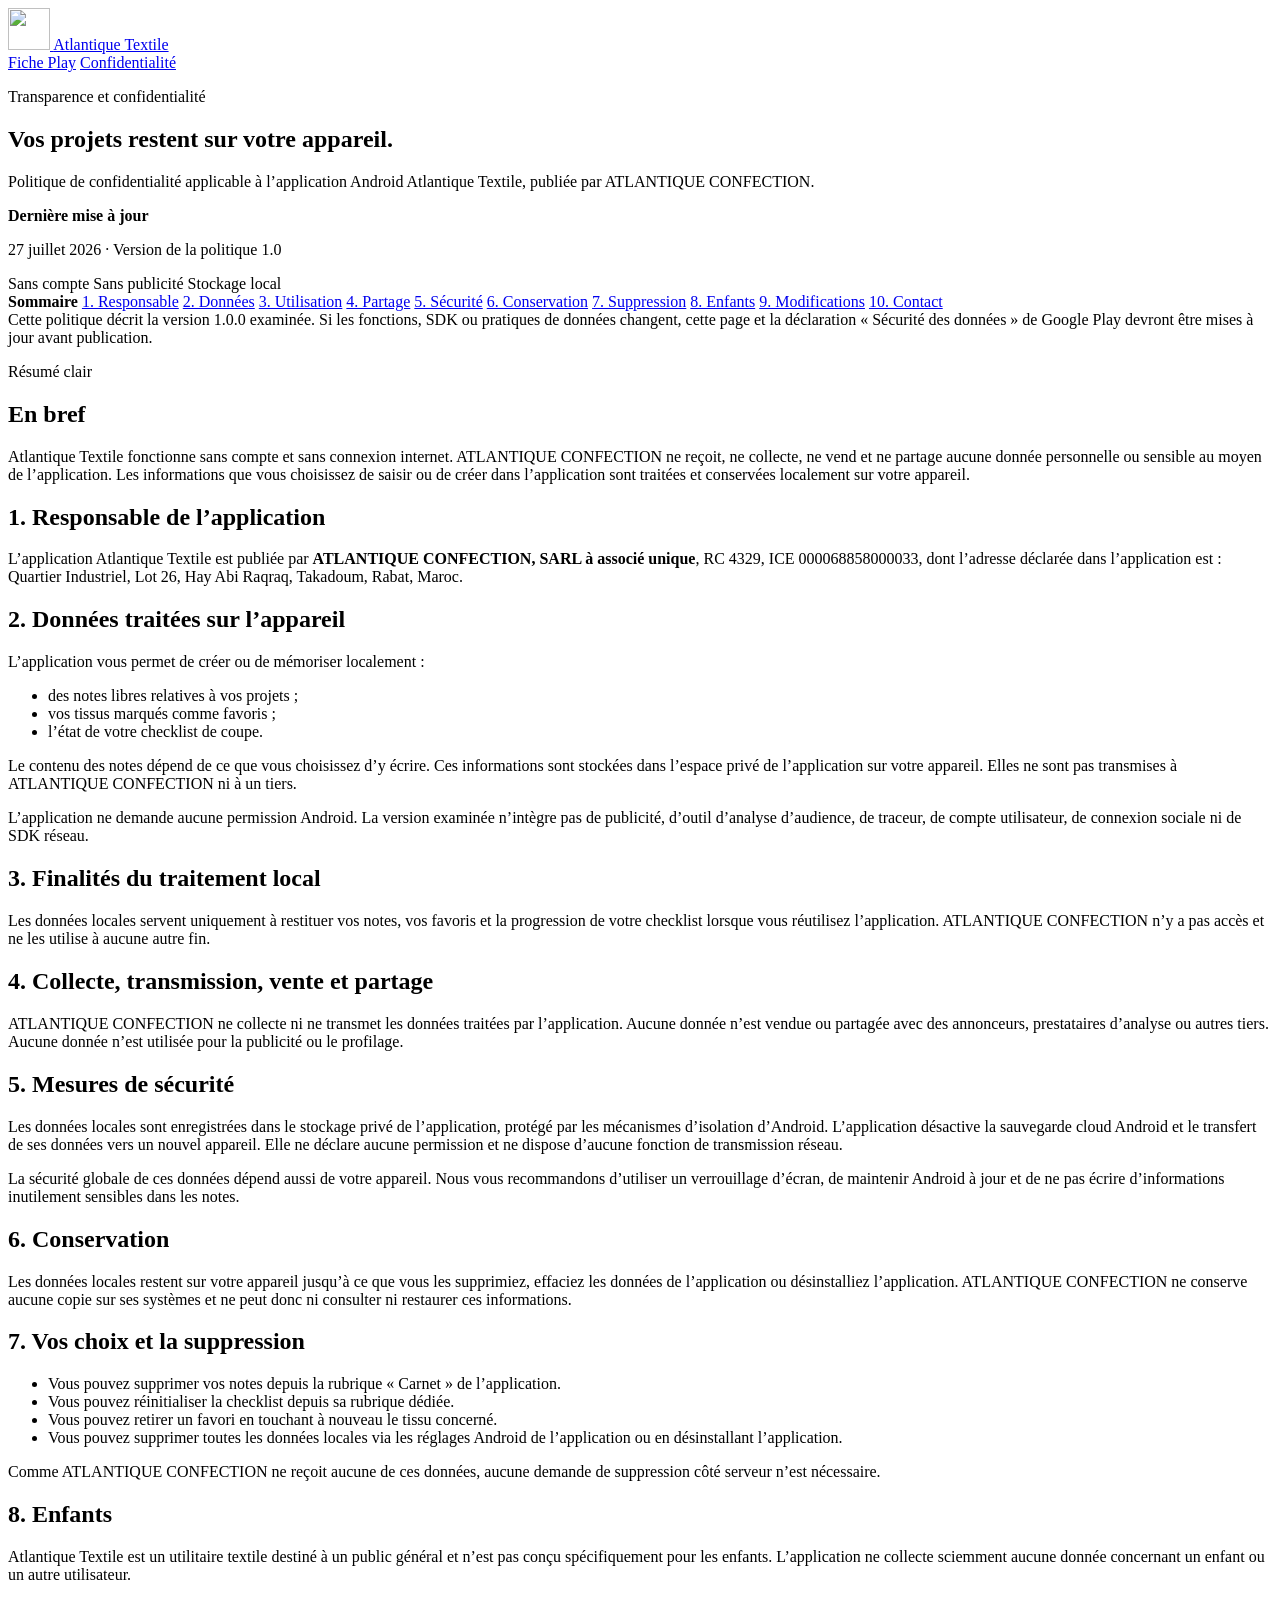
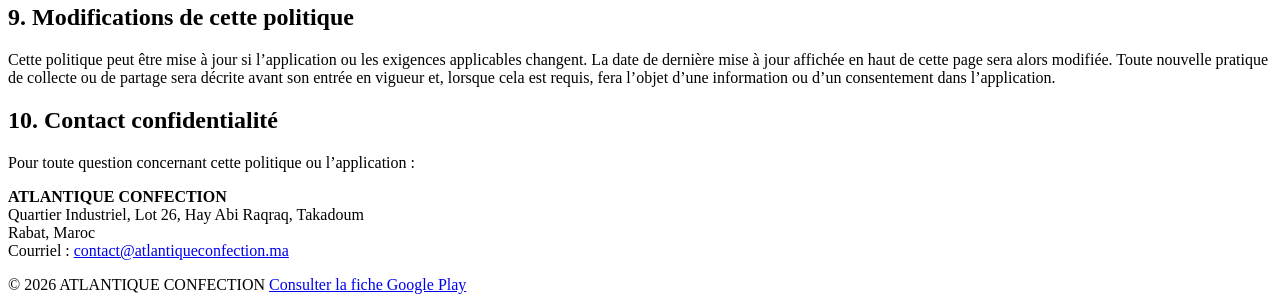
==== commit e7981563: "Add files via upload" ====
--- a/privacy (2).html
+++ b/privacy (2).html
@@ -5,132 +5,123 @@
   <meta name="viewport" content="width=device-width, initial-scale=1">
   <meta name="description" content="Politique de confidentialité de l’application Android Atlantique Textile.">
   <title>Politique de confidentialité — Atlantique Textile</title>
-  
-  <!-- استدعاء الخطوط ومسار CSS الصحيح -->
-  <link rel="preconnect" href="https://fonts.googleapis.com">
-  <link href="https://fonts.googleapis.com/css2?family=Playfair+Display:wght@600;700&family=Inter:wght@400;500;600;700&display=swap" rel="stylesheet">
-  <link rel="stylesheet" href="style.css">
+  <link rel="stylesheet" href="styles.css">
 </head>
 <body>
-  
-  <!-- ترويسة الموقع (Header) متوافقة مع التصميم الأساسي -->
   <header class="site-header">
-    <div class="container">
-      <a class="brand" href="index.html">
-        <span class="brand-mark">AT</span>
-        <span class="brand-text">
-          <strong>Atlantique Textile</strong>
-          <span>Application Android</span>
-        </span>
+    <nav class="nav" aria-label="Navigation principale">
+      <a class="brand" href="store-listing.html">
+        <img src="app-logo.png" alt="" width="42" height="42">
+        <span>Atlantique Textile</span>
       </a>
-      <nav class="main-nav">
+      <div class="nav-links">
         <a href="store-listing.html">Fiche Play</a>
-        <a href="privacy.html" style="color: var(--white); border-bottom: 2px solid var(--gold);">Confidentialité</a>
-      </nav>
-    </div>
+        <a href="privacy.html" aria-current="page">Confidentialité</a>
+      </div>
+    </nav>
   </header>
 
-  <!-- القسم العلوي (Hero) بتنسيق الخصوصية -->
-  <section class="policy-hero">
-    <div class="container">
-      <a href="index.html" class="back-home">&larr; Retour à l'accueil</a>
-      <h1>Vos projets restent sur votre appareil.</h1>
-      <p>Politique de confidentialité applicable à l’application Android Atlantique Textile, publiée par ATLANTIQUE CONFECTION.</p>
+  <section class="hero">
+    <div class="wrap hero-grid">
+      <div>
+        <p class="eyebrow">Transparence et confidentialité</p>
+        <h1>Vos projets restent sur votre appareil.</h1>
+        <p class="lede">Politique de confidentialité applicable à l’application Android Atlantique Textile, publiée par ATLANTIQUE CONFECTION.</p>
+      </div>
+      <aside class="status-card">
+        <strong>Dernière mise à jour</strong>
+        <p>27 juillet 2026 · Version de la politique 1.0</p>
+        <div class="pills">
+          <span class="pill">Sans compte</span>
+          <span class="pill">Sans publicité</span>
+          <span class="pill">Stockage local</span>
+        </div>
+      </aside>
     </div>
   </section>
 
-  <!-- جسم الصفحة والتخطيط الخاص بالخصوصية (Layout) -->
-  <main class="policy-body">
-    <div class="container policy-layout">
-      
-      <!-- الفهرس الجانبي (Sidebar/TOC) -->
-      <aside class="policy-toc">
-        <h4>Sommaire</h4>
-        <ul>
-          <li><a href="#responsable">1. Responsable</a></li>
-          <li><a href="#donnees">2. Données</a></li>
-          <li><a href="#usage">3. Utilisation</a></li>
-          <li><a href="#partage">4. Partage</a></li>
-          <li><a href="#securite">5. Sécurité</a></li>
-          <li><a href="#conservation">6. Conservation</a></li>
-          <li><a href="#suppression">7. Suppression</a></li>
-          <li><a href="#enfants">8. Enfants</a></li>
-          <li><a href="#modifications">9. Modifications</a></li>
-          <li><a href="#contact">10. Contact</a></li>
-        </ul>
+  <main>
+    <div class="wrap layout">
+      <aside class="toc">
+        <strong>Sommaire</strong>
+        <a href="#responsable">1. Responsable</a>
+        <a href="#donnees">2. Données</a>
+        <a href="#usage">3. Utilisation</a>
+        <a href="#partage">4. Partage</a>
+        <a href="#securite">5. Sécurité</a>
+        <a href="#conservation">6. Conservation</a>
+        <a href="#suppression">7. Suppression</a>
+        <a href="#enfants">8. Enfants</a>
+        <a href="#modifications">9. Modifications</a>
+        <a href="#contact">10. Contact</a>
       </aside>
 
-      <!-- محتوى سياسة الخصوصية -->
-      <article class="policy-content">
-        <span class="policy-updated">Dernière mise à jour : 27 juillet 2026 · Version 1.0</span>
+      <article class="content legal">
+        <div class="language-note">Cette politique décrit la version 1.0.0 examinée. Si les fonctions, SDK ou pratiques de données changent, cette page et la déclaration « Sécurité des données » de Google Play devront être mises à jour avant publication.</div>
 
-        <div style="background: var(--cream); border: 1px solid var(--grey-300); padding: 16px; border-radius: var(--radius); margin-bottom: 2em; font-size: .9rem; color: var(--grey-600);">
-          Cette politique décrit la version 1.0.0 examinée. Si les fonctions, SDK ou pratiques de données changent, cette page et la déclaration « Sécurité des données » de Google Play devront être mises à jour avant publication.
-        </div>
+        <section class="section">
+          <p class="eyebrow">Résumé clair</p>
+          <h2>En bref</h2>
+          <p>Atlantique Textile fonctionne sans compte et sans connexion internet. ATLANTIQUE CONFECTION ne reçoit, ne collecte, ne vend et ne partage aucune donnée personnelle ou sensible au moyen de l’application. Les informations que vous choisissez de saisir ou de créer dans l’application sont traitées et conservées localement sur votre appareil.</p>
+        </section>
 
-        <h2>En bref</h2>
-        <p>Atlantique Textile fonctionne sans compte et sans connexion internet. ATLANTIQUE CONFECTION ne reçoit, ne collecte, ne vend et ne partage aucune donnée personnelle ou sensible au moyen de l’application. Les informations que vous choisissez de saisir ou de créer dans l’application sont traitées et conservées localement sur votre appareil.</p>
+        <section class="section">
+          <h2 id="responsable">1. Responsable de l’application</h2>
+          <p>L’application Atlantique Textile est publiée par <strong>ATLANTIQUE CONFECTION, SARL à associé unique</strong>, RC 4329, ICE 000068858000033, dont l’adresse déclarée dans l’application est : Quartier Industriel, Lot 26, Hay Abi Raqraq, Takadoum, Rabat, Maroc.</p>
 
-        <h2 id="responsable">1. Responsable de l’application</h2>
-        <p>L’application Atlantique Textile est publiée par <strong>ATLANTIQUE CONFECTION, SARL à associé unique</strong>, RC 4329, ICE 000068858000033, dont l’adresse déclarée dans l’application est : Quartier Industriel, Lot 26, Hay Abi Raqraq, Takadoum, Rabat, Maroc.</p>
+          <h2 id="donnees">2. Données traitées sur l’appareil</h2>
+          <p>L’application vous permet de créer ou de mémoriser localement :</p>
+          <ul>
+            <li>des notes libres relatives à vos projets ;</li>
+            <li>vos tissus marqués comme favoris ;</li>
+            <li>l’état de votre checklist de coupe.</li>
+          </ul>
+          <p>Le contenu des notes dépend de ce que vous choisissez d’y écrire. Ces informations sont stockées dans l’espace privé de l’application sur votre appareil. Elles ne sont pas transmises à ATLANTIQUE CONFECTION ni à un tiers.</p>
+          <p>L’application ne demande aucune permission Android. La version examinée n’intègre pas de publicité, d’outil d’analyse d’audience, de traceur, de compte utilisateur, de connexion sociale ni de SDK réseau.</p>
 
-        <h2 id="donnees">2. Données traitées sur l’appareil</h2>
-        <p>L’application vous permet de créer ou de mémoriser localement :</p>
-        <ul>
-          <li>des notes libres relatives à vos projets ;</li>
-          <li>vos tissus marqués comme favoris ;</li>
-          <li>l’état de votre checklist de coupe.</li>
-        </ul>
-        <p>Le contenu des notes dépend de ce que vous choisissez d’y écrire. Ces informations sont stockées dans l’espace privé de l’application sur votre appareil. Elles ne sont pas transmises à ATLANTIQUE CONFECTION ni à un tiers.</p>
-        <p>L’application ne demande aucune permission Android. La version examinée n’intègre pas de publicité, d’outil d’analyse d’audience, de traceur, de compte utilisateur, de connexion sociale ni de SDK réseau.</p>
+          <h2 id="usage">3. Finalités du traitement local</h2>
+          <p>Les données locales servent uniquement à restituer vos notes, vos favoris et la progression de votre checklist lorsque vous réutilisez l’application. ATLANTIQUE CONFECTION n’y a pas accès et ne les utilise à aucune autre fin.</p>
 
-        <h2 id="usage">3. Finalités du traitement local</h2>
-        <p>Les données locales servent uniquement à restituer vos notes, vos favoris et la progression de votre checklist lorsque vous réutilisez l’application. ATLANTIQUE CONFECTION n’y a pas accès et ne les utilise à aucune autre fin.</p>
+          <h2 id="partage">4. Collecte, transmission, vente et partage</h2>
+          <p>ATLANTIQUE CONFECTION ne collecte ni ne transmet les données traitées par l’application. Aucune donnée n’est vendue ou partagée avec des annonceurs, prestataires d’analyse ou autres tiers. Aucune donnée n’est utilisée pour la publicité ou le profilage.</p>
 
-        <h2 id="partage">4. Collecte, transmission, vente et partage</h2>
-        <p>ATLANTIQUE CONFECTION ne collecte ni ne transmet les données traitées par l’application. Aucune donnée n’est vendue ou partagée avec des annonceurs, prestataires d’analyse ou autres tiers. Aucune donnée n’est utilisée pour la publicité ou le profilage.</p>
+          <h2 id="securite">5. Mesures de sécurité</h2>
+          <p>Les données locales sont enregistrées dans le stockage privé de l’application, protégé par les mécanismes d’isolation d’Android. L’application désactive la sauvegarde cloud Android et le transfert de ses données vers un nouvel appareil. Elle ne déclare aucune permission et ne dispose d’aucune fonction de transmission réseau.</p>
+          <p>La sécurité globale de ces données dépend aussi de votre appareil. Nous vous recommandons d’utiliser un verrouillage d’écran, de maintenir Android à jour et de ne pas écrire d’informations inutilement sensibles dans les notes.</p>
 
-        <h2 id="securite">5. Mesures de sécurité</h2>
-        <p>Les données locales sont enregistrées dans le stockage privé de l’application, protégé par les mécanismes d’isolation d’Android. L’application désactive la sauvegarde cloud Android et le transfert de ses données vers un nouvel appareil. Elle ne déclare aucune permission et ne dispose d’aucune fonction de transmission réseau.</p>
-        <p>La sécurité globale de ces données dépend aussi de votre appareil. Nous vous recommandons d’utiliser un verrouillage d’écran, de maintenir Android à jour et de ne pas écrire d’informations inutilement sensibles dans les notes.</p>
+          <h2 id="conservation">6. Conservation</h2>
+          <p>Les données locales restent sur votre appareil jusqu’à ce que vous les supprimiez, effaciez les données de l’application ou désinstalliez l’application. ATLANTIQUE CONFECTION ne conserve aucune copie sur ses systèmes et ne peut donc ni consulter ni restaurer ces informations.</p>
 
-        <h2 id="conservation">6. Conservation</h2>
-        <p>Les données locales restent sur votre appareil jusqu’à ce que vous les supprimiez, effaciez les données de l’application ou désinstalliez l’application. ATLANTIQUE CONFECTION ne conserve aucune copie sur ses systèmes et ne peut donc ni consulter ni restaurer ces informations.</p>
+          <h2 id="suppression">7. Vos choix et la suppression</h2>
+          <ul>
+            <li>Vous pouvez supprimer vos notes depuis la rubrique « Carnet » de l’application.</li>
+            <li>Vous pouvez réinitialiser la checklist depuis sa rubrique dédiée.</li>
+            <li>Vous pouvez retirer un favori en touchant à nouveau le tissu concerné.</li>
+            <li>Vous pouvez supprimer toutes les données locales via les réglages Android de l’application ou en désinstallant l’application.</li>
+          </ul>
+          <p>Comme ATLANTIQUE CONFECTION ne reçoit aucune de ces données, aucune demande de suppression côté serveur n’est nécessaire.</p>
 
-        <h2 id="suppression">7. Vos choix et la suppression</h2>
-        <ul>
-          <li>Vous pouvez supprimer vos notes depuis la rubrique « Carnet » de l’application.</li>
-          <li>Vous pouvez réinitialiser la checklist depuis sa rubrique dédiée.</li>
-          <li>Vous pouvez retirer un favori en touchant à nouveau le tissu concerné.</li>
-          <li>Vous pouvez supprimer toutes les données locales via les réglages Android de l’application ou en désinstallant l’application.</li>
-        </ul>
-        <p>Comme ATLANTIQUE CONFECTION ne reçoit aucune de ces données, aucune demande de suppression côté serveur n’est nécessaire.</p>
+          <h2 id="enfants">8. Enfants</h2>
+          <p>Atlantique Textile est un utilitaire textile destiné à un public général et n’est pas conçu spécifiquement pour les enfants. L’application ne collecte sciemment aucune donnée concernant un enfant ou un autre utilisateur.</p>
 
-        <h2 id="enfants">8. Enfants</h2>
-        <p>Atlantique Textile est un utilitaire textile destiné à un public général et n’est pas conçu spécifiquement pour les enfants. L’application ne collecte sciemment aucune donnée concernant un enfant ou un autre utilisateur.</p>
+          <h2 id="modifications">9. Modifications de cette politique</h2>
+          <p>Cette politique peut être mise à jour si l’application ou les exigences applicables changent. La date de dernière mise à jour affichée en haut de cette page sera alors modifiée. Toute nouvelle pratique de collecte ou de partage sera décrite avant son entrée en vigueur et, lorsque cela est requis, fera l’objet d’une information ou d’un consentement dans l’application.</p>
 
-        <h2 id="modifications">9. Modifications de cette politique</h2>
-        <p>Cette politique peut être mise à jour si l’application ou les exigences applicables changent. La date de dernière mise à jour affichée en haut de cette page sera alors modifiée. Toute nouvelle pratique de collecte ou de partage sera décrite avant son entrée en vigueur et, lorsque cela est requis, fera l’objet d’une information ou d’un consentement dans l’application.</p>
-
-        <h2 id="contact">10. Contact confidentialité</h2>
-        <p>Pour toute question concernant cette politique ou l’application :</p>
-        <p><strong>ATLANTIQUE CONFECTION</strong><br>
-        Quartier Industriel, Lot 26, Hay Abi Raqraq, Takadoum<br>
-        Rabat, Maroc<br>
-        Courriel : <a href="mailto:bamekna25@gmail.com">bamekna25@gmail.com</a></p>
+          <h2 id="contact">10. Contact confidentialité</h2>
+          <p>Pour toute question concernant cette politique ou l’application :</p>
+          <p><strong>ATLANTIQUE CONFECTION</strong><br>
+          Quartier Industriel, Lot 26, Hay Abi Raqraq, Takadoum<br>
+          Rabat, Maroc<br>
+          Courriel : <a href="mailto:contact@atlantiqueconfection.ma">contact@atlantiqueconfection.ma</a></p>
+        </section>
       </article>
     </div>
   </main>
 
-  <!-- التذييل (Footer) -->
-  <footer class="site-footer">
-    <div class="container">
-      <div class="footer-bottom" style="border-top: none; padding-top: 0; padding-bottom: 40px;">
-        <span>© 2026 ATLANTIQUE CONFECTION — SARL à associé unique. Tous droits réservés.</span>
-        <div class="footer-legal-links">
-          <a href="store-listing.html">Consulter la fiche Google Play</a>
-        </div>
-      </div>
+  <footer>
+    <div class="wrap footer-row">
+      <span>© 2026 ATLANTIQUE CONFECTION</span>
+      <a href="store-listing.html">Consulter la fiche Google Play</a>
     </div>
   </footer>
 </body>
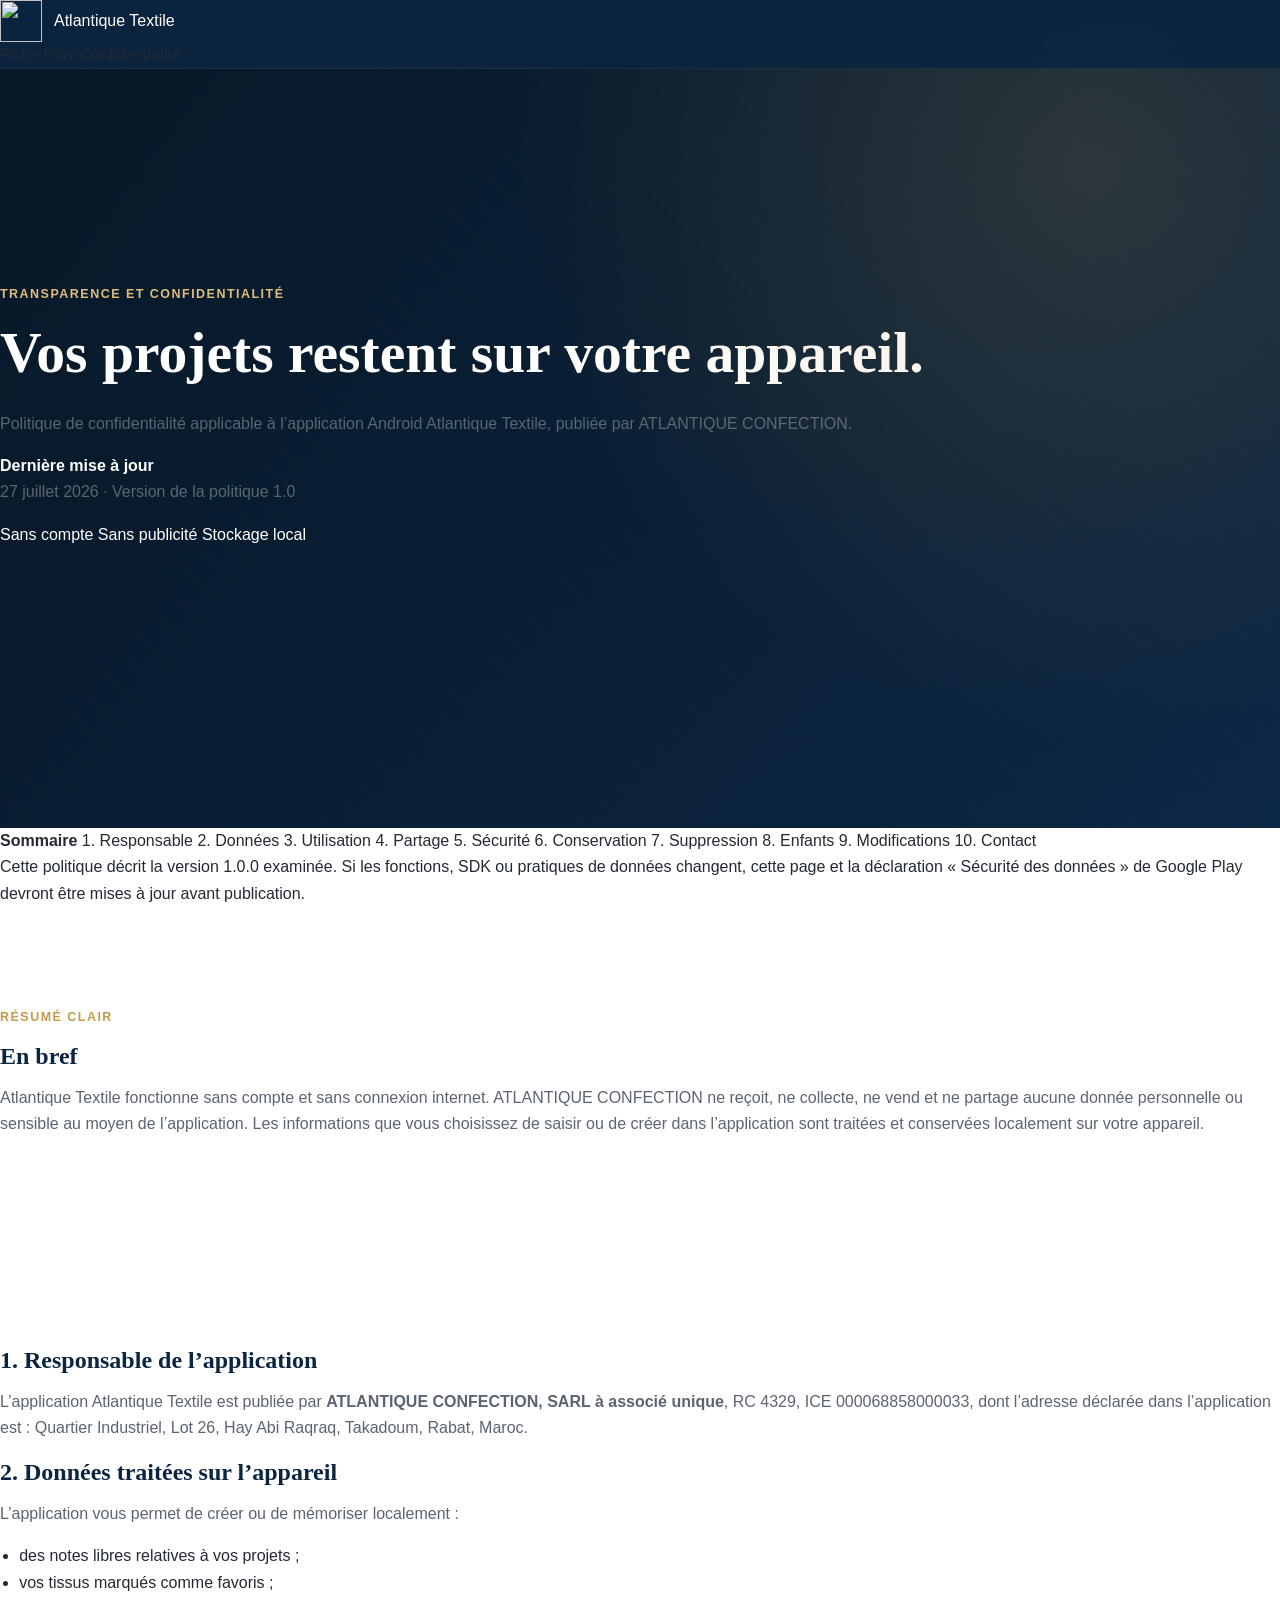
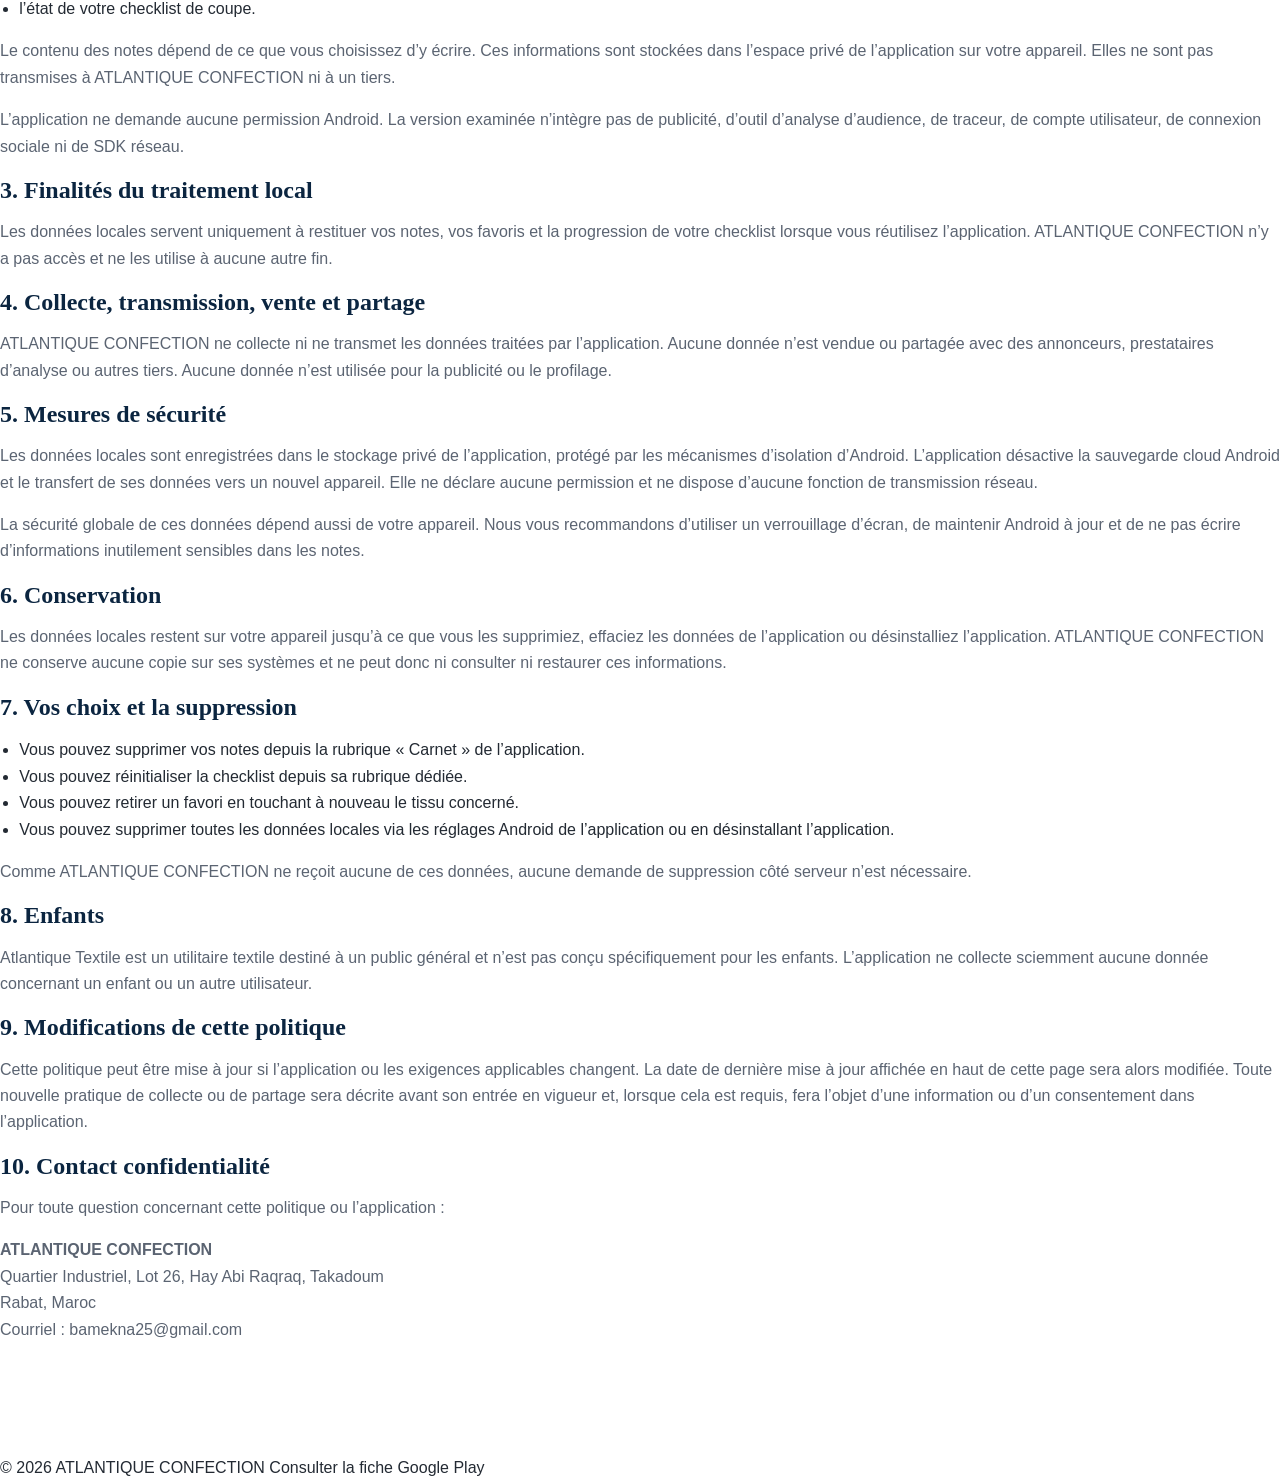
==== commit 0534b68a: "Update privacy (2).html" ====
--- a/privacy (2).html
+++ b/privacy (2).html
@@ -5,7 +5,7 @@
   <meta name="viewport" content="width=device-width, initial-scale=1">
   <meta name="description" content="Politique de confidentialité de l’application Android Atlantique Textile.">
   <title>Politique de confidentialité — Atlantique Textile</title>
-  <link rel="stylesheet" href="styles.css">
+  <link rel="stylesheet" href="style.css">
 </head>
 <body>
   <header class="site-header">
@@ -112,7 +112,7 @@
           <p><strong>ATLANTIQUE CONFECTION</strong><br>
           Quartier Industriel, Lot 26, Hay Abi Raqraq, Takadoum<br>
           Rabat, Maroc<br>
-          Courriel : <a href="mailto:contact@atlantiqueconfection.ma">contact@atlantiqueconfection.ma</a></p>
+          Courriel : <a href="mailto:bamekna25@gmail.com">bamekna25@gmail.com</a></p>
         </section>
       </article>
     </div>
--- a/style.css
+++ b/style.css
@@ -0,0 +1,607 @@
+/* ===================== ATLANTIQUE CONFECTION — Stylesheet ===================== */
+
+:root{
+  --navy: #0b2540;
+  --navy-dark: #071827;
+  --navy-light: #123a63;
+  --gold: #c69a4b;
+  --gold-light: #e0bd7d;
+  --cream: #f7f4ee;
+  --grey-100: #f2f3f5;
+  --grey-300: #d9dce1;
+  --grey-600: #5b6472;
+  --grey-800: #232a33;
+  --white: #ffffff;
+  --radius: 10px;
+  --shadow-sm: 0 2px 10px rgba(11,37,64,0.08);
+  --shadow-md: 0 10px 30px rgba(11,37,64,0.12);
+  --shadow-lg: 0 20px 50px rgba(11,37,64,0.18);
+  --transition: 0.28s cubic-bezier(.4,0,.2,1);
+  --maxw: 1180px;
+}
+
+*,*::before,*::after{ box-sizing: border-box; }
+html{ scroll-behavior: smooth; }
+body{
+  margin:0;
+  font-family: 'Inter', 'Segoe UI', Arial, sans-serif;
+  color: var(--grey-800);
+  background: var(--white);
+  line-height: 1.65;
+  -webkit-font-smoothing: antialiased;
+}
+h1,h2,h3,h4{
+  font-family: 'Playfair Display', Georgia, 'Times New Roman', serif;
+  color: var(--navy);
+  line-height: 1.2;
+  margin: 0 0 .6em;
+  font-weight: 700;
+}
+p{ margin: 0 0 1em; color: var(--grey-600); }
+a{ color: inherit; text-decoration: none; }
+img{ max-width: 100%; display: block; }
+ul{ padding-left: 1.2em; }
+.container{
+  max-width: var(--maxw);
+  margin: 0 auto;
+  padding: 0 24px;
+}
+.section{ padding: 96px 0; }
+.section-alt{ background: var(--cream); }
+.section-navy{ background: var(--navy); color: var(--grey-300); }
+.section-navy h2, .section-navy h3{ color: var(--white); }
+.section-navy p{ color: var(--grey-300); }
+
+.eyebrow{
+  display: inline-block;
+  letter-spacing: .12em;
+  text-transform: uppercase;
+  font-size: .78rem;
+  font-weight: 600;
+  color: var(--gold);
+  margin-bottom: 14px;
+}
+.section-head{
+  max-width: 680px;
+  margin: 0 auto 56px;
+  text-align: center;
+}
+.section-head h2{ font-size: clamp(1.8rem, 3vw, 2.4rem); }
+.section-head p{ font-size: 1.05rem; }
+
+/* ---------- Buttons ---------- */
+.btn{
+  display: inline-flex;
+  align-items: center;
+  gap: 10px;
+  padding: 14px 30px;
+  border-radius: 999px;
+  font-weight: 600;
+  font-size: .95rem;
+  letter-spacing: .02em;
+  cursor: pointer;
+  border: 2px solid transparent;
+  transition: var(--transition);
+}
+.btn-primary{
+  background: var(--gold);
+  color: var(--navy-dark);
+}
+.btn-primary:hover{
+  background: var(--gold-light);
+  transform: translateY(-2px);
+  box-shadow: var(--shadow-md);
+}
+.btn-outline{
+  border-color: rgba(255,255,255,.5);
+  color: var(--white);
+}
+.btn-outline:hover{
+  background: rgba(255,255,255,.1);
+  border-color: var(--white);
+}
+.btn-outline-navy{
+  border-color: var(--navy);
+  color: var(--navy);
+}
+.btn-outline-navy:hover{
+  background: var(--navy);
+  color: var(--white);
+}
+
+/* ---------- Header ---------- */
+.site-header{
+  position: fixed;
+  top: 0; left: 0; right: 0;
+  z-index: 1000;
+  background: rgba(11,37,64,0.92);
+  backdrop-filter: blur(10px);
+  transition: var(--transition);
+  border-bottom: 1px solid rgba(255,255,255,.06);
+}
+.site-header .container{
+  display: flex;
+  align-items: center;
+  justify-content: space-between;
+  height: 82px;
+}
+.brand{
+  display: flex;
+  align-items: center;
+  gap: 12px;
+  color: var(--white);
+}
+.brand-mark{
+  width: 42px; height: 42px;
+  border-radius: 8px;
+  background: linear-gradient(135deg, var(--gold), var(--gold-light));
+  display: flex; align-items: center; justify-content: center;
+  color: var(--navy-dark);
+  font-family: 'Playfair Display', serif;
+  font-weight: 700;
+  font-size: 1.15rem;
+  flex-shrink: 0;
+}
+.brand-text{ line-height: 1.15; }
+.brand-text strong{ display:block; font-size: 1.02rem; letter-spacing:.02em; }
+.brand-text span{ display:block; font-size: .68rem; letter-spacing:.14em; text-transform: uppercase; color: var(--gold-light); }
+
+.main-nav{ display: flex; align-items: center; gap: 36px; }
+.main-nav a{
+  color: var(--grey-300);
+  font-size: .92rem;
+  font-weight: 500;
+  position: relative;
+  padding: 6px 0;
+  transition: color var(--transition);
+}
+.main-nav a:hover{ color: var(--white); }
+.main-nav a::after{
+  content:'';
+  position:absolute; left:0; bottom:0;
+  width:0; height:2px;
+  background: var(--gold);
+  transition: width var(--transition);
+}
+.main-nav a:hover::after{ width: 100%; }
+
+.nav-toggle{
+  display:none;
+  background: none; border: none;
+  width: 40px; height: 40px;
+  cursor: pointer;
+  flex-direction: column;
+  align-items: center;
+  justify-content: center;
+  gap: 5px;
+}
+.nav-toggle span{
+  width: 22px; height: 2px;
+  background: var(--white);
+  display:block;
+}
+
+/* ---------- Hero ---------- */
+.hero{
+  position: relative;
+  min-height: 92vh;
+  display: flex;
+  align-items: center;
+  background:
+    linear-gradient(120deg, rgba(7,24,39,.92), rgba(11,37,64,.82)),
+    repeating-linear-gradient(45deg, rgba(198,154,75,0.06) 0 2px, transparent 2px 26px),
+    linear-gradient(160deg, var(--navy-dark), var(--navy) 60%, var(--navy-light));
+  color: var(--white);
+  overflow: hidden;
+}
+.hero::before{
+  content:'';
+  position:absolute; inset:0;
+  background-image: radial-gradient(circle at 85% 20%, rgba(198,154,75,0.18), transparent 45%);
+  pointer-events:none;
+}
+.hero-inner{
+  position: relative;
+  z-index: 2;
+  padding-top: 82px;
+  max-width: 760px;
+}
+.hero .eyebrow{ color: var(--gold-light); }
+.hero h1{
+  color: var(--white);
+  font-size: clamp(2.3rem, 5vw, 3.6rem);
+  margin-bottom: .4em;
+}
+.hero h1 em{ color: var(--gold-light); font-style: normal; }
+.hero p.lead{
+  color: var(--grey-300);
+  font-size: 1.15rem;
+  max-width: 560px;
+  margin-bottom: 2em;
+}
+.hero-actions{ display:flex; gap: 18px; flex-wrap: wrap; margin-bottom: 3.2em; }
+
+.hero-stats{
+  display: grid;
+  grid-template-columns: repeat(4, auto);
+  gap: 36px;
+  border-top: 1px solid rgba(255,255,255,.14);
+  padding-top: 32px;
+  max-width: 720px;
+}
+.hero-stats div strong{
+  display:block;
+  font-family: 'Playfair Display', serif;
+  font-size: 1.5rem;
+  color: var(--gold-light);
+}
+.hero-stats div span{
+  font-size: .78rem;
+  color: var(--grey-300);
+  letter-spacing: .04em;
+}
+
+/* ---------- Marquee / trust bar ---------- */
+.trust-bar{
+  background: var(--white);
+  border-bottom: 1px solid var(--grey-300);
+  padding: 22px 0;
+}
+.trust-bar .container{
+  display:flex;
+  align-items:center;
+  justify-content: space-between;
+  flex-wrap: wrap;
+  gap: 16px;
+}
+.trust-item{
+  display:flex;
+  align-items:center;
+  gap: 10px;
+  color: var(--grey-600);
+  font-size: .85rem;
+  font-weight: 600;
+  letter-spacing: .02em;
+}
+.trust-item .dot{
+  width: 8px; height: 8px; border-radius: 50%;
+  background: var(--gold);
+}
+
+/* ---------- Cards / grid ---------- */
+.grid{ display: grid; gap: 28px; }
+.grid-3{ grid-template-columns: repeat(3, 1fr); }
+.grid-2{ grid-template-columns: repeat(2, 1fr); }
+
+.card{
+  background: var(--white);
+  border: 1px solid var(--grey-300);
+  border-radius: var(--radius);
+  padding: 34px 30px;
+  transition: var(--transition);
+}
+.card:hover{
+  transform: translateY(-6px);
+  box-shadow: var(--shadow-md);
+  border-color: transparent;
+}
+.card-icon{
+  width: 52px; height: 52px;
+  border-radius: 12px;
+  background: linear-gradient(135deg, var(--navy), var(--navy-light));
+  display:flex; align-items:center; justify-content:center;
+  margin-bottom: 22px;
+  color: var(--gold-light);
+}
+.card h3{ font-size: 1.15rem; margin-bottom: .5em; }
+.card p{ font-size: .95rem; margin-bottom: 0; }
+
+/* ---------- About split ---------- */
+.split{
+  display: grid;
+  grid-template-columns: 1fr 1fr;
+  gap: 64px;
+  align-items: center;
+}
+.split-media{
+  position: relative;
+  border-radius: var(--radius);
+  overflow: hidden;
+  min-height: 420px;
+  background:
+    linear-gradient(135deg, rgba(11,37,64,.88), rgba(11,37,64,.55)),
+    repeating-linear-gradient(90deg, rgba(198,154,75,.14) 0 8px, transparent 8px 40px),
+    linear-gradient(160deg, var(--navy-light), var(--navy-dark));
+  box-shadow: var(--shadow-lg);
+  display:flex;
+  align-items:flex-end;
+  padding: 30px;
+}
+.split-media-badge{
+  background: rgba(255,255,255,.1);
+  border: 1px solid rgba(255,255,255,.25);
+  backdrop-filter: blur(6px);
+  color: var(--white);
+  padding: 18px 22px;
+  border-radius: var(--radius);
+  font-size: .88rem;
+}
+.split-media-badge strong{ display:block; color: var(--gold-light); font-family:'Playfair Display',serif; font-size:1.3rem; }
+
+.fact-list{ list-style:none; padding:0; margin: 24px 0 0; }
+.fact-list li{
+  display:flex;
+  justify-content: space-between;
+  gap: 20px;
+  padding: 14px 0;
+  border-bottom: 1px solid var(--grey-300);
+  font-size: .95rem;
+}
+.fact-list li span:first-child{ color: var(--grey-600); }
+.fact-list li span:last-child{ font-weight: 600; color: var(--navy); text-align: right; }
+
+/* ---------- Timeline / process ---------- */
+.process{
+  display:grid;
+  grid-template-columns: repeat(4,1fr);
+  gap: 24px;
+  counter-reset: step;
+}
+.process-step{
+  position: relative;
+  padding: 30px 24px 24px;
+  background: var(--white);
+  border-radius: var(--radius);
+  border: 1px solid var(--grey-300);
+}
+.process-step::before{
+  counter-increment: step;
+  content: counter(step, decimal-leading-zero);
+  font-family:'Playfair Display', serif;
+  font-size: 2rem;
+  color: var(--gold);
+  display:block;
+  margin-bottom: 12px;
+}
+.process-step h4{ font-size: 1.02rem; margin-bottom:.4em; }
+.process-step p{ font-size: .9rem; margin:0; }
+
+/* ---------- CTA banner ---------- */
+.cta-banner{
+  background: linear-gradient(120deg, var(--navy-dark), var(--navy) 60%, var(--navy-light));
+  border-radius: 18px;
+  padding: 60px 50px;
+  display:flex;
+  align-items:center;
+  justify-content: space-between;
+  gap: 40px;
+  flex-wrap: wrap;
+  color: var(--white);
+  box-shadow: var(--shadow-lg);
+}
+.cta-banner h3{ color: var(--white); margin-bottom:.3em; font-size: 1.6rem; }
+.cta-banner p{ color: var(--grey-300); margin:0; }
+
+/* ---------- Contact ---------- */
+.contact-grid{
+  display:grid;
+  grid-template-columns: 0.9fr 1.1fr;
+  gap: 50px;
+}
+.contact-info-item{
+  display:flex;
+  gap: 18px;
+  padding: 20px 0;
+  border-bottom: 1px solid var(--grey-300);
+}
+.contact-info-item .icon{
+  width: 44px; height: 44px;
+  border-radius: 10px;
+  background: var(--navy);
+  color: var(--gold-light);
+  display:flex; align-items:center; justify-content:center;
+  flex-shrink:0;
+}
+.contact-info-item h4{ font-size: .95rem; margin-bottom:.2em; color: var(--navy); }
+.contact-info-item p{ margin:0; font-size: .92rem; }
+
+form.contact-form{
+  background: var(--white);
+  border: 1px solid var(--grey-300);
+  border-radius: var(--radius);
+  padding: 36px;
+  box-shadow: var(--shadow-sm);
+}
+.form-row{ display:grid; grid-template-columns: 1fr 1fr; gap: 18px; }
+.field{ margin-bottom: 20px; }
+.field label{
+  display:block;
+  font-size: .82rem;
+  font-weight: 600;
+  color: var(--navy);
+  margin-bottom: 8px;
+}
+.field input, .field textarea{
+  width: 100%;
+  padding: 13px 16px;
+  border-radius: 8px;
+  border: 1px solid var(--grey-300);
+  font-family: inherit;
+  font-size: .95rem;
+  color: var(--grey-800);
+  background: var(--grey-100);
+  transition: var(--transition);
+}
+.field input:focus, .field textarea:focus{
+  outline: none;
+  border-color: var(--gold);
+  background: var(--white);
+  box-shadow: 0 0 0 3px rgba(198,154,75,.18);
+}
+.field textarea{ resize: vertical; min-height: 130px; }
+.form-note{ font-size: .78rem; color: var(--grey-600); margin-top: 10px; }
+
+/* ---------- Map ---------- */
+.map-wrap{
+  border-radius: var(--radius);
+  overflow: hidden;
+  border: 1px solid var(--grey-300);
+  box-shadow: var(--shadow-sm);
+}
+.map-wrap iframe{ width: 100%; height: 380px; border: 0; display:block; }
+
+/* ---------- Footer ---------- */
+.site-footer{
+  background: var(--navy-dark);
+  color: var(--grey-300);
+  padding: 70px 0 0;
+}
+.footer-grid{
+  display:grid;
+  grid-template-columns: 1.4fr 1fr 1fr 1.2fr;
+  gap: 40px;
+  padding-bottom: 50px;
+  border-bottom: 1px solid rgba(255,255,255,.08);
+}
+.footer-grid h4{
+  color: var(--white);
+  font-size: .8rem;
+  letter-spacing: .1em;
+  text-transform: uppercase;
+  font-family: 'Inter', sans-serif;
+  margin-bottom: 18px;
+}
+.footer-grid ul{ list-style:none; padding:0; margin:0; }
+.footer-grid li{ margin-bottom: 12px; font-size: .9rem; }
+.footer-grid a:hover{ color: var(--gold-light); }
+.footer-brand p{ font-size: .9rem; max-width: 320px; }
+.footer-bottom{
+  display:flex;
+  justify-content: space-between;
+  align-items:center;
+  flex-wrap: wrap;
+  gap: 12px;
+  padding: 26px 0;
+  font-size: .82rem;
+  color: var(--grey-600);
+}
+.footer-bottom a{ color: var(--grey-300); }
+.footer-bottom a:hover{ color: var(--gold-light); }
+.footer-legal-links{ display:flex; gap: 22px; flex-wrap: wrap; }
+
+/* ---------- Privacy policy page ---------- */
+.policy-hero{
+  background: linear-gradient(120deg, var(--navy-dark), var(--navy));
+  color: var(--white);
+  padding: 160px 0 70px;
+}
+.policy-hero h1{ color: var(--white); font-size: clamp(2rem,4vw,2.8rem); }
+.policy-hero p{ color: var(--grey-300); max-width: 620px; }
+.policy-body{ padding: 70px 0 100px; }
+.policy-layout{
+  display:grid;
+  grid-template-columns: 280px 1fr;
+  gap: 60px;
+  align-items: start;
+}
+.policy-toc{
+  position: sticky;
+  top: 110px;
+  background: var(--cream);
+  border-radius: var(--radius);
+  padding: 26px;
+  border: 1px solid var(--grey-300);
+}
+.policy-toc h4{
+  font-family:'Inter',sans-serif;
+  font-size: .78rem;
+  letter-spacing:.1em;
+  text-transform: uppercase;
+  color: var(--navy);
+  margin-bottom: 16px;
+}
+.policy-toc ul{ list-style:none; padding:0; margin:0; }
+.policy-toc li{ margin-bottom: 12px; }
+.policy-toc a{
+  font-size: .88rem;
+  color: var(--grey-600);
+  transition: color var(--transition);
+}
+.policy-toc a:hover{ color: var(--navy); }
+
+.policy-content h2{
+  font-size: 1.4rem;
+  margin-top: 2.4em;
+  padding-top: .2em;
+  scroll-margin-top: 110px;
+}
+.policy-content h2:first-child{ margin-top: 0; }
+.policy-content p, .policy-content li{ color: var(--grey-600); font-size: .98rem; }
+.policy-content ul{ margin-bottom: 1.4em; }
+.policy-content li{ margin-bottom: .5em; }
+.policy-updated{
+  display:inline-block;
+  background: var(--cream);
+  border: 1px solid var(--grey-300);
+  padding: 8px 16px;
+  border-radius: 999px;
+  font-size: .8rem;
+  color: var(--navy);
+  font-weight: 600;
+  margin-bottom: 2em;
+}
+.back-home{
+  display:inline-flex;
+  align-items:center;
+  gap: 8px;
+  font-size: .88rem;
+  font-weight: 600;
+  color: var(--gold-light);
+  margin-bottom: 22px;
+}
+
+/* ---------- Responsive ---------- */
+@media (max-width: 980px){
+  .main-nav{ display:none; }
+  .nav-toggle{ display:flex; }
+  .split{ grid-template-columns: 1fr; }
+  .grid-3{ grid-template-columns: 1fr 1fr; }
+  .process{ grid-template-columns: 1fr 1fr; }
+  .contact-grid{ grid-template-columns: 1fr; }
+  .footer-grid{ grid-template-columns: 1fr 1fr; }
+  .policy-layout{ grid-template-columns: 1fr; }
+  .policy-toc{ position: static; }
+  .hero-stats{ grid-template-columns: repeat(2,auto); row-gap: 20px; }
+}
+@media (max-width: 640px){
+  .section{ padding: 64px 0; }
+  .grid-3, .grid-2, .process{ grid-template-columns: 1fr; }
+  .form-row{ grid-template-columns: 1fr; }
+  .cta-banner{ flex-direction: column; align-items:flex-start; }
+  .footer-grid{ grid-template-columns: 1fr; }
+  .footer-bottom{ flex-direction: column; align-items:flex-start; }
+}
+
+/* ---------- Mobile nav drawer ---------- */
+.mobile-nav{
+  position: fixed;
+  inset: 0;
+  background: var(--navy-dark);
+  z-index: 1200;
+  display:flex;
+  flex-direction: column;
+  padding: 30px 28px;
+  transform: translateX(100%);
+  transition: transform .32s ease;
+}
+.mobile-nav.open{ transform: translateX(0); }
+.mobile-nav-top{ display:flex; justify-content: space-between; align-items:center; margin-bottom: 40px; }
+.mobile-nav-close{ background:none; border:none; color:var(--white); font-size:1.8rem; cursor:pointer; line-height:1; }
+.mobile-nav a{
+  display:block;
+  color: var(--white);
+  font-size: 1.3rem;
+  font-family: 'Playfair Display', serif;
+  padding: 14px 0;
+  border-bottom: 1px solid rgba(255,255,255,.08);
+}
